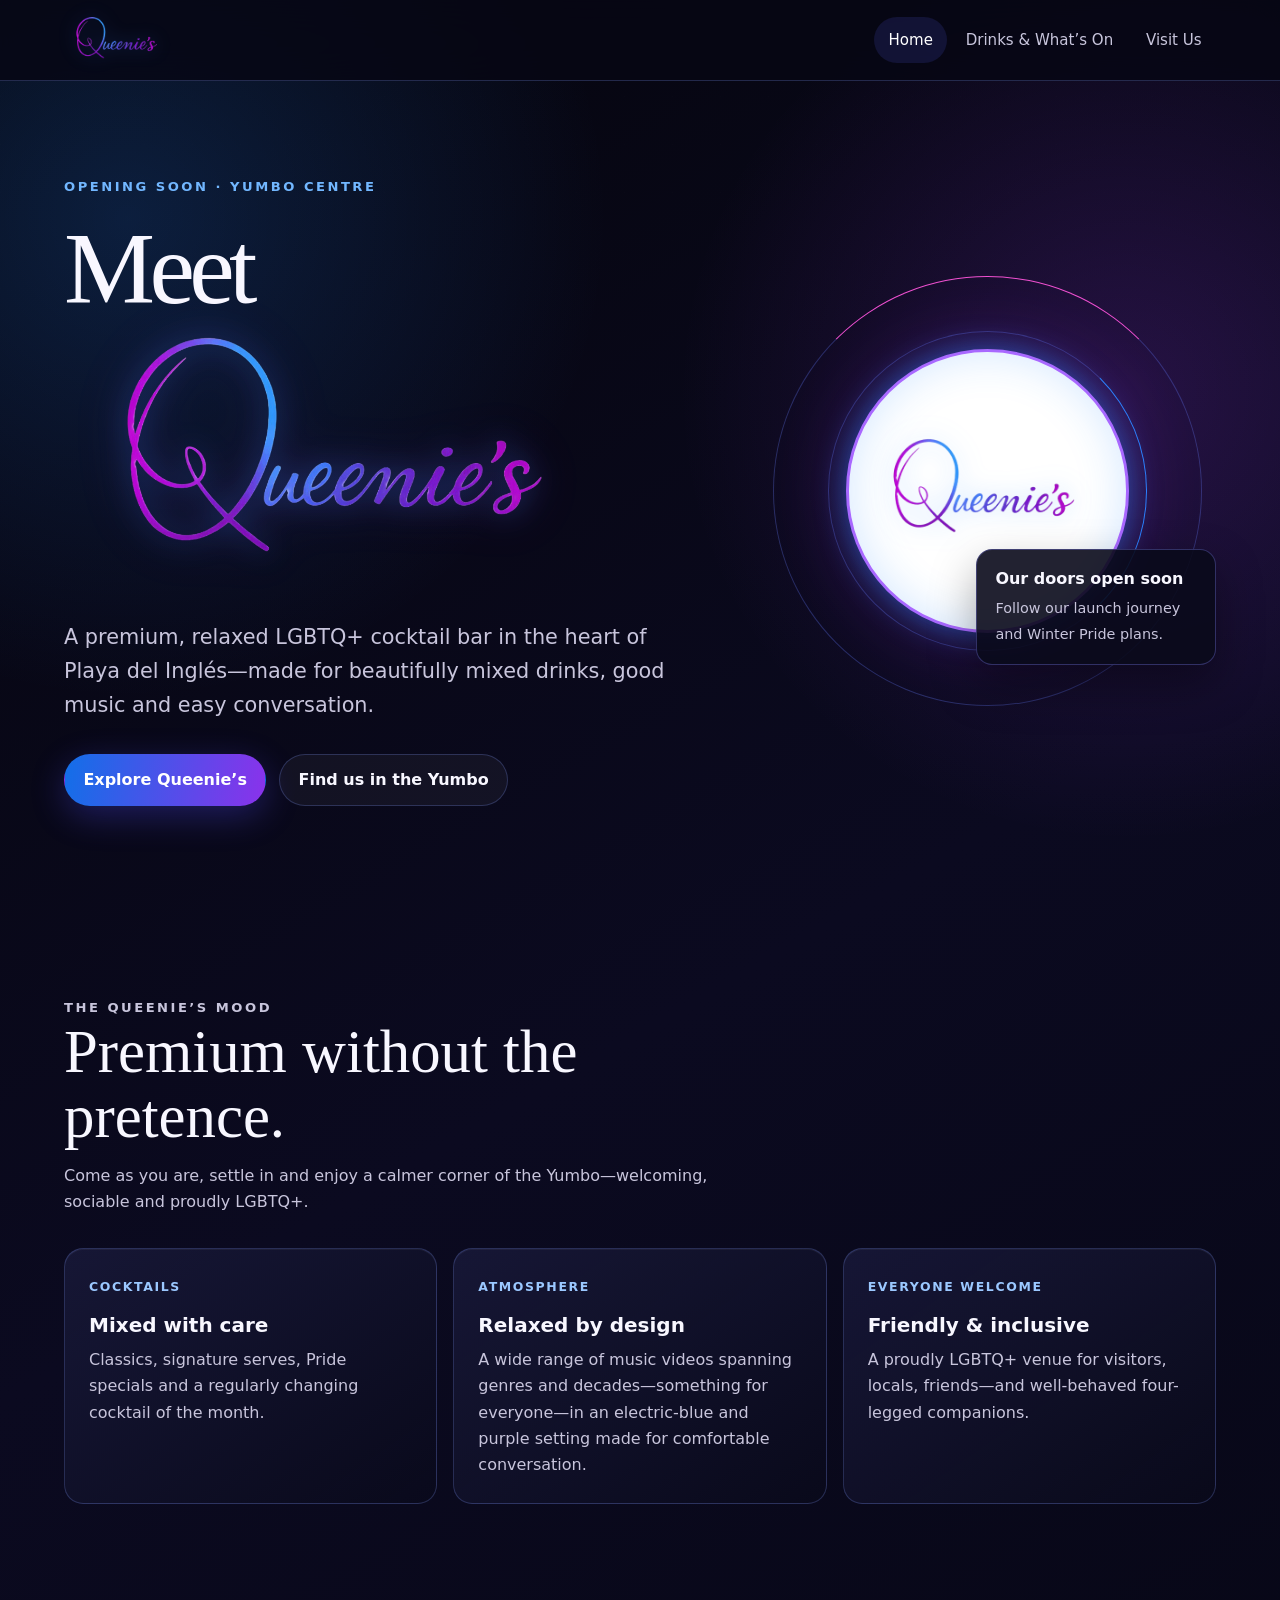
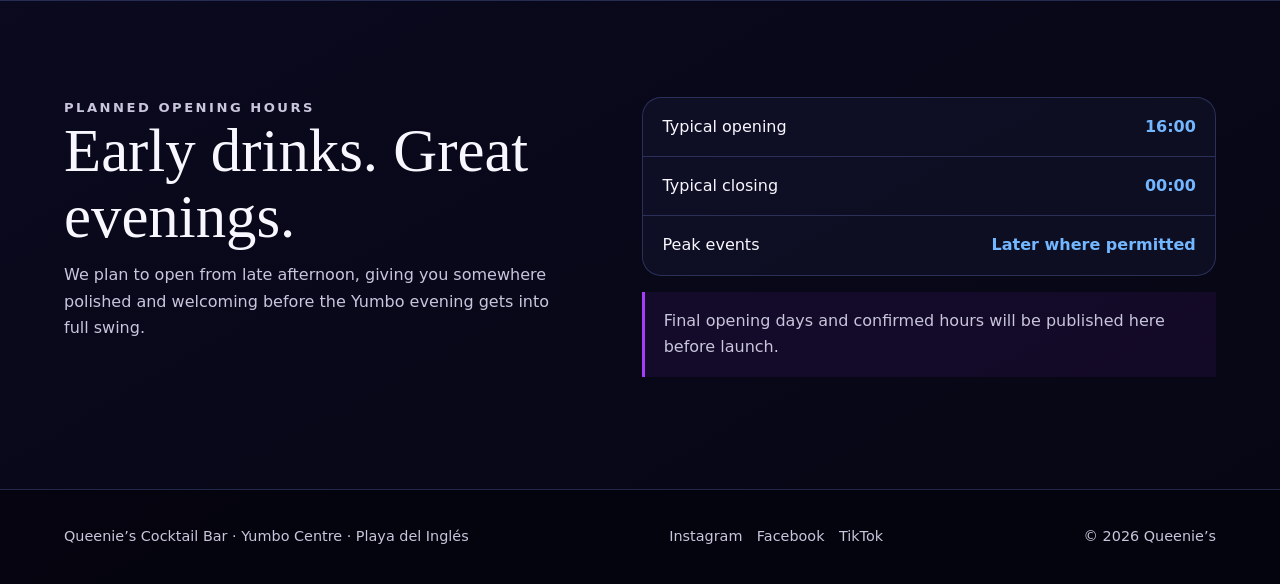
==== index.html @ 738b4a7c "Add Queenie’s social media links" ====
<!doctype html>
<html lang="en">
<head>
  <meta charset="utf-8">
  <meta name="viewport" content="width=device-width, initial-scale=1">
  <meta name="description" content="Queenie’s Cocktail Bar — premium cocktails and a relaxed, welcoming atmosphere in the Yumbo Centre, Playa del Inglés.">
  <title>Queenie’s Cocktail Bar | Yumbo Centre</title>
  <link rel="icon" type="image/jpeg" href="queenies-q.jpg">
  <link rel="stylesheet" href="styles.css">
</head>
<body>
  <a class="skip-link" href="#main">Skip to content</a>
  <header class="site-header">
    <div class="nav-wrap">
      <a class="brand" href="index.html" aria-label="Queenie’s home"><img class="brand-logo" src="queenies-logo.png" alt="Queenie’s"></a>
      <button class="menu-button" type="button" aria-expanded="false" aria-controls="primary-nav" aria-label="Open navigation">Menu</button>
      <nav class="nav-links" id="primary-nav" aria-label="Primary navigation">
        <a href="index.html" aria-current="page">Home</a>
        <a href="drinks.html">Drinks &amp; What’s On</a>
        <a href="visit.html">Visit Us</a>
      </nav>
    </div>
  </header>

  <main id="main">
    <section class="shell hero">
      <div>
        <p class="eyebrow">Opening soon · Yumbo Centre</p>
        <h1><span class="hero-lead">Meet</span><img class="hero-logo" src="queenies-logo.png" alt="Queenie’s"></h1>
        <p class="hero-copy">A premium, relaxed LGBTQ+ cocktail bar in the heart of Playa del Inglés—made for beautifully mixed drinks, good music and easy conversation.</p>
        <div class="actions">
          <a class="button button-primary" href="drinks.html">Explore Queenie’s</a>
          <a class="button button-secondary" href="visit.html">Find us in the Yumbo</a>
        </div>
      </div>
      <div class="feature-orbit" aria-label="Queenie’s neon Q">
        <div class="q-display"><img class="q-logo" src="queenies-logo.png" alt="Queenie’s logo"></div>
        <div class="status-card"><strong>Our doors open soon</strong><span>Follow our launch journey and Winter Pride plans.</span></div>
      </div>
    </section>

    <section class="section">
      <div class="shell">
        <div class="section-heading"><p class="eyebrow">The Queenie’s mood</p><h2>Premium without the pretence.</h2><p>Come as you are, settle in and enjoy a calmer corner of the Yumbo—welcoming, sociable and proudly LGBTQ+.</p></div>
        <div class="cards">
          <article class="card"><span class="label">Cocktails</span><h3>Mixed with care</h3><p>Classics, signature serves, Pride specials and a regularly changing cocktail of the month.</p></article>
          <article class="card"><span class="label">Atmosphere</span><h3>Relaxed by design</h3><p>A wide range of music videos spanning genres and decades—something for everyone—in an electric-blue and purple setting made for comfortable conversation.</p></article>
          <article class="card"><span class="label">Everyone welcome</span><h3>Friendly &amp; inclusive</h3><p>A proudly LGBTQ+ venue for visitors, locals, friends—and well-behaved four-legged companions.</p></article>
        </div>
      </div>
    </section>

    <section class="section">
      <div class="shell split">
        <div class="section-heading"><p class="eyebrow">Planned opening hours</p><h2>Early drinks. Great evenings.</h2><p>We plan to open from late afternoon, giving you somewhere polished and welcoming before the Yumbo evening gets into full swing.</p></div>
        <div>
          <div class="hours"><div class="hours-row"><span>Typical opening</span><span>16:00</span></div><div class="hours-row"><span>Typical closing</span><span>00:00</span></div><div class="hours-row"><span>Peak events</span><span>Later where permitted</span></div></div>
          <p class="note">Final opening days and confirmed hours will be published here before launch.</p>
        </div>
      </div>
    </section>
  </main>

  <footer class="site-footer"><div class="footer-wrap"><p>Queenie’s Cocktail Bar · Yumbo Centre · Playa del Inglés</p><nav class="footer-social" aria-label="Social media"><a href="https://www.instagram.com/queeniesyumbo/" target="_blank" rel="noopener noreferrer">Instagram</a><a href="https://www.facebook.com/QueeniesYumbo" target="_blank" rel="noopener noreferrer">Facebook</a><a href="https://www.tiktok.com/@queeniesyumbogc" target="_blank" rel="noopener noreferrer">TikTok</a></nav><p>© <span data-year></span> Queenie’s</p></div></footer>
  <script src="site.js"></script>
</body>
</html>
---- styles.css ----
:root {
  color-scheme: dark;
  --ink: #f8f7ff;
  --muted: #c8c5dc;
  --night: #070714;
  --panel: rgba(16, 16, 39, 0.84);
  --blue: #2588ff;
  --blue-soft: #72b7ff;
  --purple: #a73cff;
  --pink: #f151d2;
  --line: rgba(129, 153, 255, 0.24);
  --max: 72rem;
}

* { box-sizing: border-box; }

html { scroll-behavior: smooth; }

body {
  margin: 0;
  min-height: 100vh;
  color: var(--ink);
  background:
    radial-gradient(circle at 10% 10%, rgba(37, 136, 255, 0.19), transparent 30rem),
    radial-gradient(circle at 88% 18%, rgba(167, 60, 255, 0.18), transparent 28rem),
    linear-gradient(150deg, #05050d 0%, #0b0a20 48%, #060613 100%);
  font-family: Inter, ui-sans-serif, system-ui, -apple-system, BlinkMacSystemFont, "Segoe UI", sans-serif;
  font-size: 1rem;
  line-height: 1.65;
}

body::before {
  content: "";
  position: fixed;
  inset: 0;
  pointer-events: none;
  opacity: .35;
  background-image: linear-gradient(rgba(255,255,255,.025) 1px, transparent 1px), linear-gradient(90deg, rgba(255,255,255,.025) 1px, transparent 1px);
  background-size: 48px 48px;
  mask-image: linear-gradient(to bottom, black, transparent 78%);
}

a { color: inherit; }

.skip-link {
  position: absolute;
  left: -999px;
  top: 1rem;
  z-index: 20;
  padding: .75rem 1rem;
  border-radius: .5rem;
  color: #090915;
  background: radial-gradient(circle at 40% 30%, rgba(64, 130, 255, .3), rgba(17, 12, 43, .92) 60%);
}

.skip-link:focus { left: 1rem; }

.site-header {
  position: sticky;
  top: 0;
  z-index: 10;
  border-bottom: 1px solid var(--line);
  background: rgba(7, 7, 20, .82);
  backdrop-filter: blur(18px);
}

.nav-wrap {
  width: min(calc(100% - 2rem), var(--max));
  min-height: 5rem;
  margin: 0 auto;
  display: flex;
  align-items: center;
  justify-content: space-between;
  gap: 1.5rem;
}

.brand {
  display: inline-flex;
  align-items: center;
  text-decoration: none;
}

.brand-logo {
  display: block;
  width: 10.5rem;
  height: 3.4rem;
  object-fit: contain;
  object-position: left center;
  filter: drop-shadow(0 0 9px rgba(61, 142, 255, .35));
}

.nav-links { display: flex; align-items: center; gap: .25rem; }

.nav-links a {
  padding: .65rem .9rem;
  border-radius: 999px;
  color: var(--muted);
  font-size: .94rem;
  text-decoration: none;
}

.nav-links a:hover,
.nav-links a:focus-visible,
.nav-links a[aria-current="page"] {
  color: white;
  background: rgba(94, 103, 255, .14);
  outline: none;
}

.menu-button { display: none; }

main { position: relative; }

.shell { width: min(calc(100% - 2rem), var(--max)); margin: 0 auto; }

.hero {
  min-height: calc(100vh - 5rem);
  display: grid;
  grid-template-columns: 1.15fr .85fr;
  align-items: center;
  gap: clamp(2rem, 6vw, 6rem);
  padding: 5rem 0;
}

.eyebrow {
  margin: 0 0 1rem;
  color: var(--blue-soft);
  font-size: .82rem;
  font-weight: 800;
  letter-spacing: .19em;
  text-transform: uppercase;
}

h1, h2, h3 { margin-top: 0; line-height: 1.08; }

h1 {
  max-width: 12ch;
  margin-bottom: 1.4rem;
  font-family: Georgia, "Times New Roman", serif;
  font-size: clamp(3.2rem, 8vw, 7rem);
  font-weight: 500;
  letter-spacing: -.055em;
}

.hero-lead {
  display: block;
  margin-bottom: .15rem;
}

.hero-logo {
  display: block;
  width: min(100%, 35rem);
  height: auto;
  margin: -.6rem 0 .5rem;
  filter: drop-shadow(0 0 14px rgba(46, 139, 255, .35)) drop-shadow(0 0 24px rgba(174, 53, 255, .2));
}

.neon-word {
  display: block;
  color: #fff;
  font-style: italic;
  text-shadow: 0 0 10px #fff, 0 0 24px var(--blue), 0 0 48px var(--purple);
}

.hero-copy {
  max-width: 40rem;
  margin: 0 0 2rem;
  color: var(--muted);
  font-size: clamp(1.08rem, 2vw, 1.3rem);
}

.actions { display: flex; flex-wrap: wrap; gap: .8rem; }

.button {
  display: inline-flex;
  align-items: center;
  justify-content: center;
  min-height: 3rem;
  padding: .72rem 1.15rem;
  border: 1px solid transparent;
  border-radius: 999px;
  font-weight: 750;
  text-decoration: none;
  transition: transform .2s ease, box-shadow .2s ease, background .2s ease;
}

.button:hover { transform: translateY(-2px); }

.button-primary {
  color: white;
  background: linear-gradient(100deg, #126fe8, #8a32eb);
  box-shadow: 0 10px 34px rgba(82, 75, 255, .3);
}

.button-secondary { border-color: var(--line); background: rgba(255,255,255,.045); }

.feature-orbit {
  position: relative;
  aspect-ratio: 1;
  display: grid;
  place-items: center;
}

.feature-orbit::before,
.feature-orbit::after {
  content: "";
  position: absolute;
  border-radius: 50%;
  border: 1px solid rgba(105, 125, 255, .3);
}

.feature-orbit::before { inset: 3%; animation: spin 24s linear infinite; border-top-color: var(--pink); }
.feature-orbit::after { inset: 15%; animation: spin 18s linear infinite reverse; border-right-color: var(--blue); }

@keyframes spin { to { transform: rotate(360deg); } }

.q-display {
  position: relative;
  z-index: 1;
  width: 62%;
  aspect-ratio: 1;
  display: grid;
  place-items: center;
  border: 3px solid #a868ff;
  border-radius: 50%;
  overflow: hidden;
  background: white;
  box-shadow: 0 0 30px rgba(35, 136, 255, .5), 0 0 70px rgba(167, 60, 255, .28), inset 0 0 45px rgba(37,136,255,.2);
}

.q-logo {
  width: 88%;
  height: 88%;
  object-fit: contain;
  filter: drop-shadow(0 0 12px rgba(47, 142, 255, .35));
}

.status-card {
  position: absolute;
  z-index: 2;
  right: 0;
  bottom: 12%;
  max-width: 15rem;
  padding: 1rem 1.15rem;
  border: 1px solid rgba(132, 132, 255, .32);
  border-radius: 1rem;
  background: rgba(10, 10, 27, .9);
  box-shadow: 0 20px 45px rgba(0,0,0,.35);
}

.status-card strong { display: block; margin-bottom: .15rem; }
.status-card span { color: var(--muted); font-size: .9rem; }

.page-hero { padding: clamp(4rem, 9vw, 7rem) 0 2.5rem; }
.page-hero h1 { max-width: 13ch; font-size: clamp(3rem, 7vw, 6rem); }
.page-hero p { max-width: 42rem; color: var(--muted); font-size: 1.16rem; }

.section { padding: clamp(3.5rem, 8vw, 6rem) 0; }
.section + .section { border-top: 1px solid var(--line); }

.section-heading { max-width: 43rem; margin-bottom: 2rem; }
.section-heading h2 { margin-bottom: .8rem; font-family: Georgia, serif; font-size: clamp(2.1rem, 5vw, 3.8rem); font-weight: 500; }
.section-heading p { margin: 0; color: var(--muted); }

.cards { display: grid; grid-template-columns: repeat(3, 1fr); gap: 1rem; }

.card {
  min-height: 13rem;
  padding: 1.5rem;
  border: 1px solid var(--line);
  border-radius: 1.2rem;
  background: linear-gradient(145deg, rgba(25, 26, 59, .8), rgba(10, 10, 27, .72));
  box-shadow: inset 0 1px rgba(255,255,255,.05);
}

.card h3 { margin-bottom: .65rem; font-size: 1.25rem; }
.card p { margin: 0; color: var(--muted); }
.card .label { display: inline-block; margin-bottom: 1.1rem; color: #9bc8ff; font-size: .78rem; font-weight: 800; letter-spacing: .13em; text-transform: uppercase; }

.split { display: grid; grid-template-columns: .92fr 1.08fr; gap: clamp(2rem, 7vw, 6rem); align-items: start; }

.hours {
  overflow: hidden;
  border: 1px solid var(--line);
  border-radius: 1.2rem;
  background: var(--panel);
}

.hours-row { display: flex; justify-content: space-between; gap: 1rem; padding: 1rem 1.2rem; }
.hours-row + .hours-row { border-top: 1px solid var(--line); }
.hours-row span:last-child { color: var(--blue-soft); font-weight: 700; text-align: right; }

.note { padding: 1rem 1.15rem; border-left: 3px solid var(--purple); color: var(--muted); background: rgba(167,60,255,.08); }

.event-feature {
  padding: clamp(1.5rem, 4vw, 2.5rem);
  border: 1px solid rgba(178, 85, 255, .4);
  border-radius: 1.5rem;
  background:
    radial-gradient(circle at 90% 10%, rgba(241,81,210,.2), transparent 18rem),
    linear-gradient(130deg, rgba(21,37,88,.9), rgba(46,15,70,.86));
}

.event-feature h2 { margin-bottom: .7rem; font-family: Georgia, serif; font-size: clamp(2rem, 5vw, 4rem); font-weight: 500; }
.event-feature p { max-width: 44rem; color: #dedbf0; }

.map-panel {
  min-height: 25rem;
  display: flex;
  flex-direction: column;
  justify-content: flex-end;
  padding: 1.5rem;
  border: 1px solid var(--line);
  border-radius: 1.4rem;
  background:
    linear-gradient(rgba(7,7,20,.08), rgba(7,7,20,.88)),
    radial-gradient(circle at 65% 35%, rgba(36, 137, 255, .42), transparent 12rem),
    linear-gradient(125deg, #101a3f, #2a123e);
}

.map-pin { width: 4rem; height: 4rem; margin: auto; display: grid; place-items: center; border: 2px solid #c88cff; border-radius: 50% 50% 50% 0; transform: rotate(-45deg); box-shadow: 0 0 30px rgba(167,60,255,.55); }
.map-pin span { transform: rotate(45deg); font-family: Georgia, serif; font-size: 1.6rem; }

.contact-list { list-style: none; margin: 1.6rem 0 0; padding: 0; }
.contact-list li { padding: .85rem 0; border-bottom: 1px solid var(--line); }
.contact-list strong { display: block; margin-bottom: .2rem; }
.contact-list span, .contact-list a { color: var(--muted); }

.social-placeholder { display: flex; flex-wrap: wrap; gap: .65rem; margin-top: 1.3rem; }
.social-pill { padding: .58rem .85rem; border: 1px solid var(--line); border-radius: 999px; color: var(--muted); font-size: .9rem; text-decoration: none; transition: color .2s ease, border-color .2s ease, background .2s ease; }
.social-pill:hover, .social-pill:focus-visible { color: #fff; border-color: var(--purple); background: rgba(187, 0, 255, .12); }

.site-footer { border-top: 1px solid var(--line); background: rgba(4,4,12,.7); }
.footer-wrap { width: min(calc(100% - 2rem), var(--max)); margin: 0 auto; padding: 2.2rem 0; display: flex; justify-content: space-between; gap: 1.5rem; color: var(--muted); font-size: .9rem; }
.footer-wrap p { margin: 0; }
.footer-social { display: flex; flex-wrap: wrap; justify-content: center; gap: .9rem; }
.footer-social a { color: var(--muted); text-decoration: none; }
.footer-social a:hover, .footer-social a:focus-visible { color: #fff; }

@media (max-width: 760px) {
  .nav-wrap { min-height: 4.5rem; }
  .menu-button { display: inline-flex; width: 2.8rem; height: 2.8rem; align-items: center; justify-content: center; border: 1px solid var(--line); border-radius: 50%; color: white; background: transparent; font: inherit; }
  .nav-links { position: absolute; top: calc(100% + 1px); left: 0; right: 0; display: none; padding: .75rem 1rem 1rem; flex-direction: column; align-items: stretch; background: rgba(7,7,20,.97); border-bottom: 1px solid var(--line); }
  .nav-links.open { display: flex; }
  .nav-links a { text-align: center; }
  .brand-logo { width: 8.8rem; height: 3rem; }
  .hero { min-height: auto; grid-template-columns: 1fr; padding: 4rem 0; }
  .hero-copy { font-size: 1.05rem; }
  .feature-orbit { width: min(100%, 26rem); margin: 0 auto; }
  .cards, .split { grid-template-columns: 1fr; }
  .card { min-height: auto; }
  .page-hero { padding-top: 3.5rem; }
  .footer-wrap { flex-direction: column; }
}

@media (prefers-reduced-motion: reduce) {
  *, *::before, *::after { scroll-behavior: auto !important; animation-duration: .01ms !important; animation-iteration-count: 1 !important; }
}
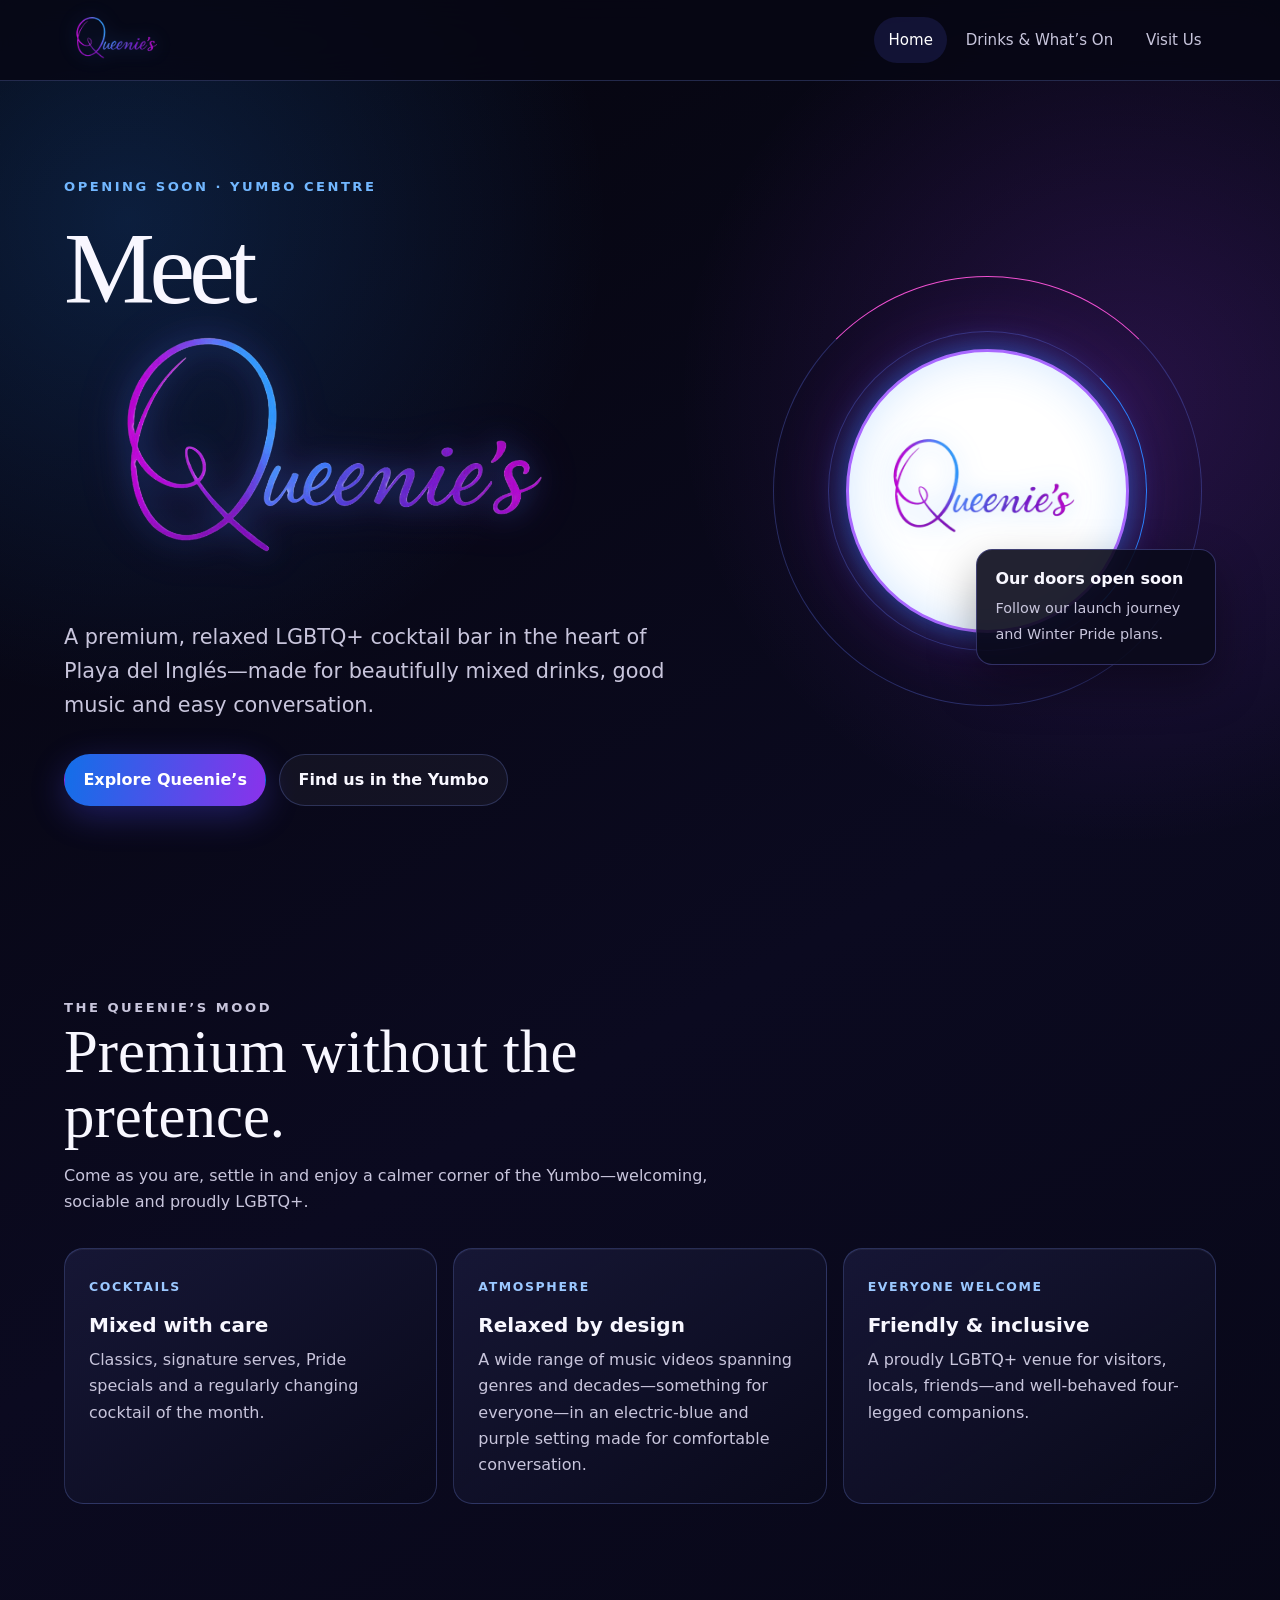
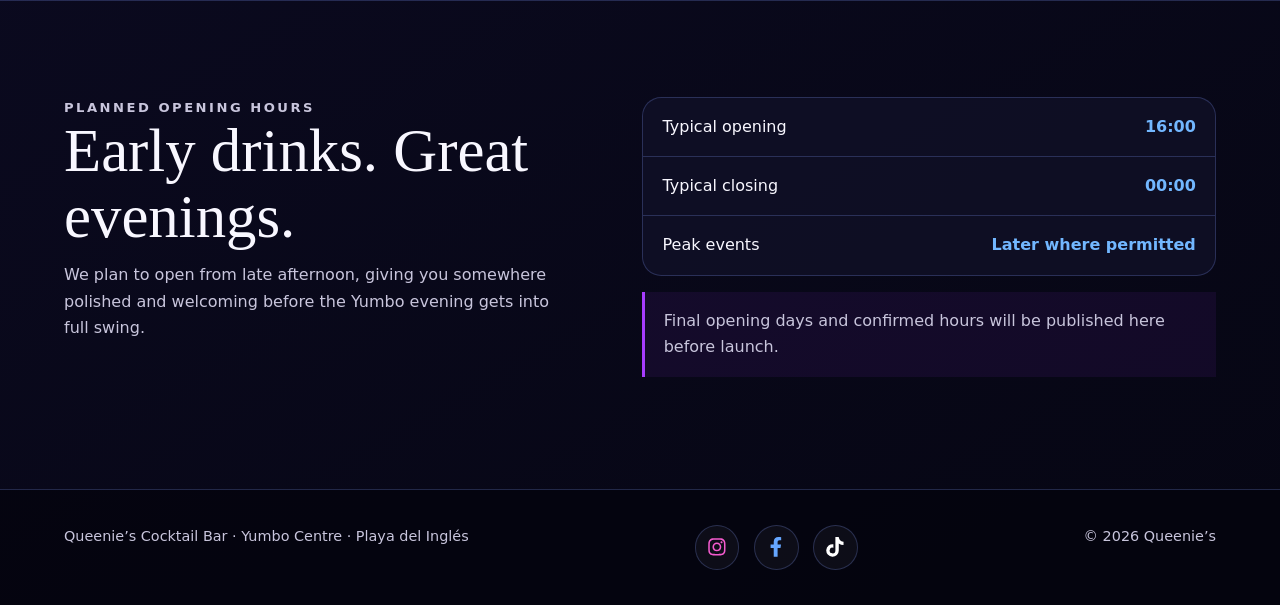
==== commit dab52c8d: "Replace social links with logo icons" ====
--- a/index.html
+++ b/index.html
@@ -61,7 +61,7 @@
     </section>
   </main>
 
-  <footer class="site-footer"><div class="footer-wrap"><p>Queenie’s Cocktail Bar · Yumbo Centre · Playa del Inglés</p><nav class="footer-social" aria-label="Social media"><a href="https://www.instagram.com/queeniesyumbo/" target="_blank" rel="noopener noreferrer">Instagram</a><a href="https://www.facebook.com/QueeniesYumbo" target="_blank" rel="noopener noreferrer">Facebook</a><a href="https://www.tiktok.com/@queeniesyumbogc" target="_blank" rel="noopener noreferrer">TikTok</a></nav><p>© <span data-year></span> Queenie’s</p></div></footer>
+  <footer class="site-footer"><div class="footer-wrap"><p>Queenie’s Cocktail Bar · Yumbo Centre · Playa del Inglés</p><nav class="footer-social" aria-label="Social media"><a class="social-icon-link instagram" href="https://www.instagram.com/queeniesyumbo/" target="_blank" rel="noopener noreferrer" aria-label="Queenie’s on Instagram"><svg viewBox="0 0 448 512" aria-hidden="true"><path d="M224.1 141c-63.6 0-114.9 51.3-114.9 114.9s51.3 114.9 114.9 114.9S339 319.5 339 255.9 287.7 141 224.1 141zm0 189.6c-41.1 0-74.7-33.5-74.7-74.7s33.5-74.7 74.7-74.7 74.7 33.5 74.7 74.7-33.6 74.7-74.7 74.7zm146.4-194.3c0 14.9-12 26.8-26.8 26.8-14.9 0-26.8-12-26.8-26.8s12-26.8 26.8-26.8 26.8 12 26.8 26.8zm76.1 27.2c-1.7-35.9-9.9-67.7-36.2-93.9-26.2-26.2-58-34.4-93.9-36.2-37-2.1-147.9-2.1-184.9 0-35.8 1.7-67.6 9.9-93.9 36.1s-34.4 58-36.2 93.9c-2.1 37-2.1 147.9 0 184.9 1.7 35.9 9.9 67.7 36.2 93.9s58 34.4 93.9 36.2c37 2.1 147.9 2.1 184.9 0 35.9-1.7 67.7-9.9 93.9-36.2 26.2-26.2 34.4-58 36.2-93.9 2.1-37 2.1-147.8 0-184.8zM398.8 388c-7.8 19.6-22.9 34.7-42.6 42.6-29.5 11.7-99.5 9-132.1 9s-102.7 2.6-132.1-9c-19.6-7.8-34.7-22.9-42.6-42.6-11.7-29.5-9-99.5-9-132.1s-2.6-102.7 9-132.1c7.8-19.6 22.9-34.7 42.6-42.6 29.5-11.7 99.5-9 132.1-9s102.7-2.6 132.1 9c19.6 7.8 34.7 22.9 42.6 42.6 11.7 29.5 9 99.5 9 132.1s2.7 102.7-9 132.1z"/></svg></a><a class="social-icon-link facebook" href="https://www.facebook.com/QueeniesYumbo" target="_blank" rel="noopener noreferrer" aria-label="Queenie’s on Facebook"><svg viewBox="0 0 320 512" aria-hidden="true"><path d="M279.14 288l14.22-92.66h-88.91v-60.13c0-25.35 12.42-50.06 52.24-50.06h40.42V6.26S260.43 0 225.36 0c-73.22 0-121.08 44.38-121.08 124.72v70.62H22.89V288h81.39v224h100.17V288z"/></svg></a><a class="social-icon-link tiktok" href="https://www.tiktok.com/@queeniesyumbogc" target="_blank" rel="noopener noreferrer" aria-label="Queenie’s on TikTok"><svg viewBox="0 0 448 512" aria-hidden="true"><path d="M448 209.91a210.06 210.06 0 0 1-122.77-39.25v178.72A162.55 162.55 0 1 1 185 188.31v89.89a74.62 74.62 0 1 0 52.23 71.18V0h88a121.18 121.18 0 0 0 1.86 22.17A122.18 122.18 0 0 0 381 102.39a121.43 121.43 0 0 0 67 20.14Z"/></svg></a></nav><p>© <span data-year></span> Queenie’s</p></div></footer>
   <script src="site.js"></script>
 </body>
 </html>
--- a/styles.css
+++ b/styles.css
@@ -336,6 +336,13 @@
 .footer-social { display: flex; flex-wrap: wrap; justify-content: center; gap: .9rem; }
 .footer-social a { color: var(--muted); text-decoration: none; }
 .footer-social a:hover, .footer-social a:focus-visible { color: #fff; }
+.social-icon-link { width: 2.8rem; height: 2.8rem; display: inline-flex; align-items: center; justify-content: center; padding: .72rem; border: 1px solid var(--line); border-radius: 50%; color: #fff; background: rgba(255,255,255,.04); transition: transform .2s ease, border-color .2s ease, box-shadow .2s ease; }
+.social-icon-link svg { width: 100%; height: 100%; display: block; fill: currentColor; }
+.social-icon-link.instagram { color: #f45bce; }
+.social-icon-link.facebook { color: #65a6ff; }
+.social-icon-link.tiktok { color: #fff; text-shadow: 1px 1px #ff2d95, -1px -1px #25f4ee; }
+.social-icon-link:hover, .social-icon-link:focus-visible { transform: translateY(-2px); border-color: currentColor; box-shadow: 0 0 20px color-mix(in srgb, currentColor 35%, transparent); }
+.social-placeholder .social-icon-link { padding: .78rem; color: #fff; }
 
 @media (max-width: 760px) {
   .nav-wrap { min-height: 4.5rem; }
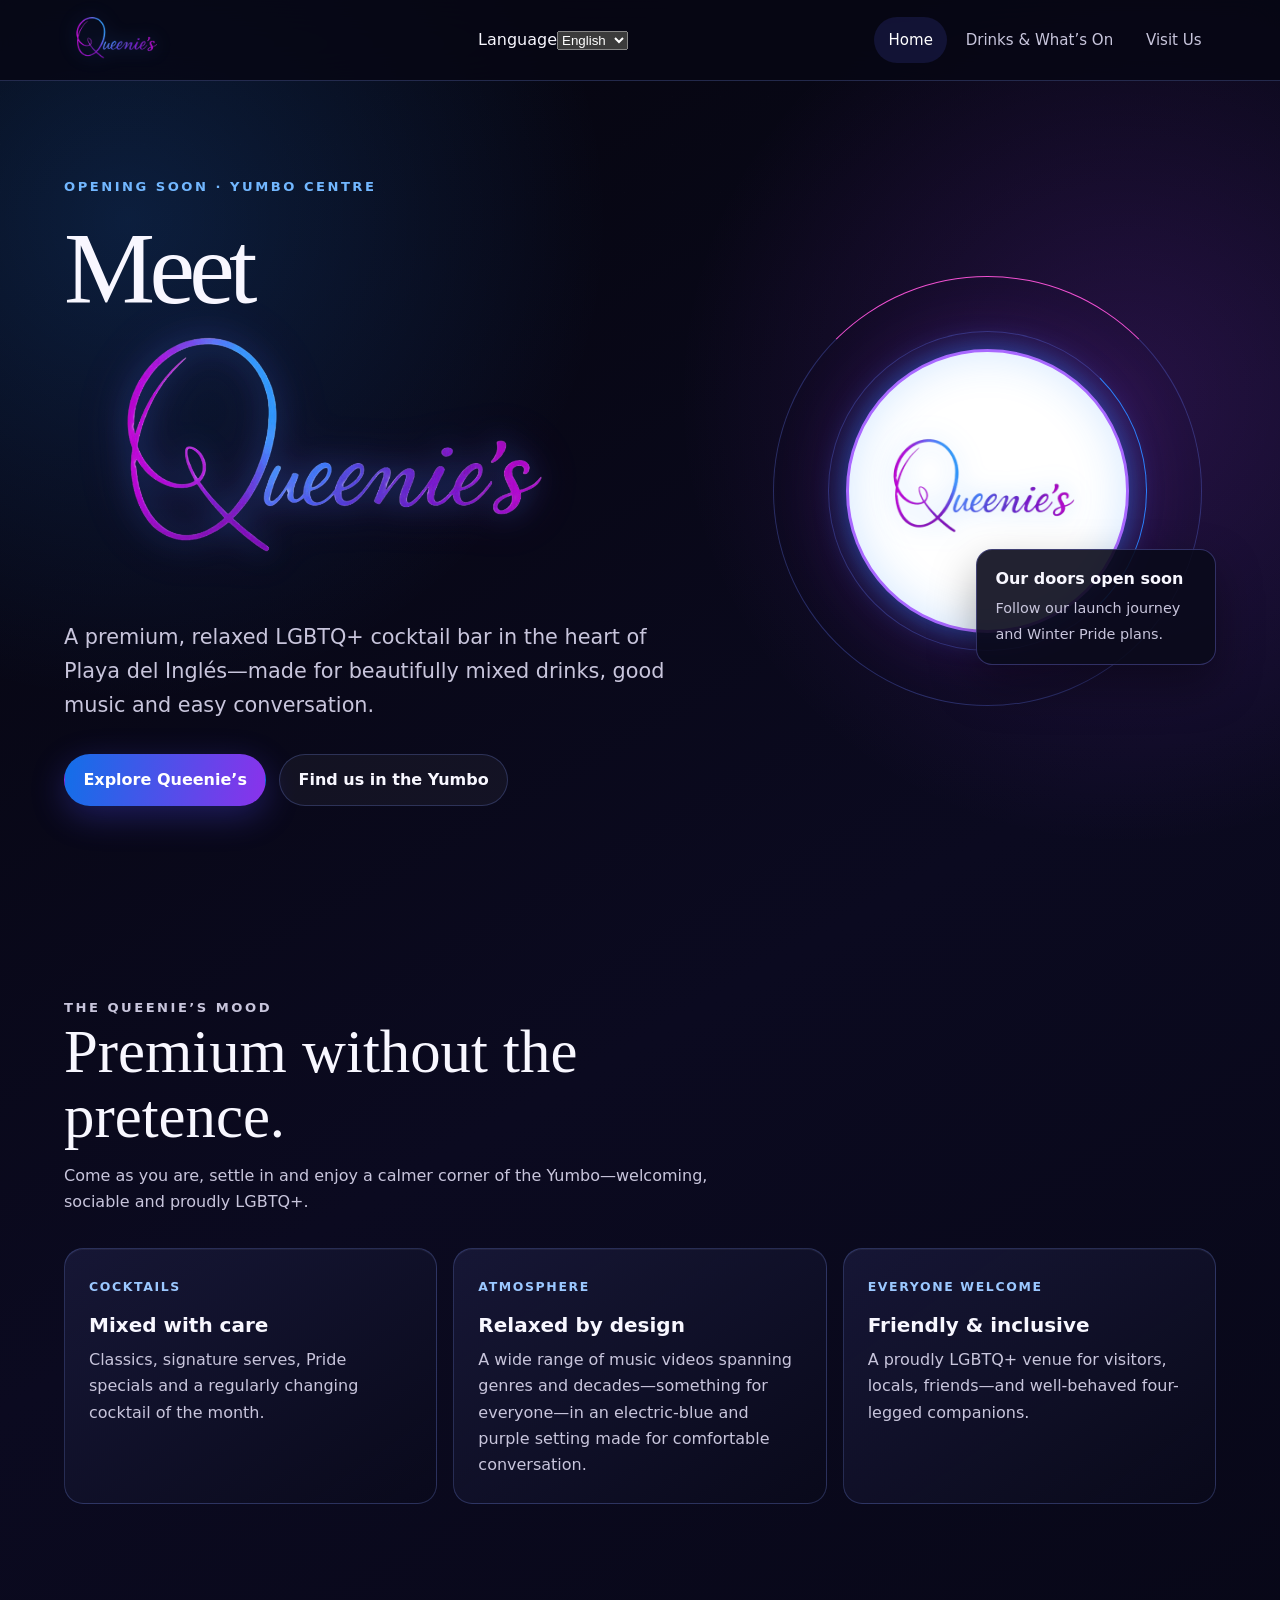
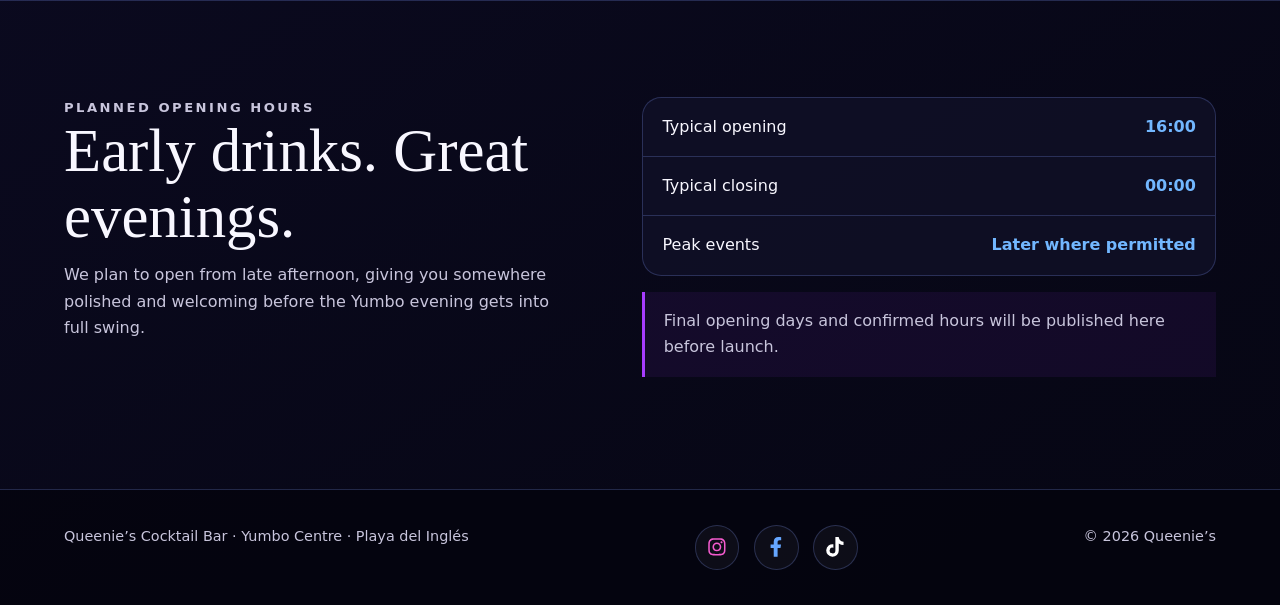
==== commit de4f5d40: "Add English, Spanish and German selector" ====
--- a/index.html
+++ b/index.html
@@ -13,7 +13,7 @@
   <header class="site-header">
     <div class="nav-wrap">
       <a class="brand" href="index.html" aria-label="Queenie’s home"><img class="brand-logo" src="queenies-logo.png" alt="Queenie’s"></a>
-      <button class="menu-button" type="button" aria-expanded="false" aria-controls="primary-nav" aria-label="Open navigation">Menu</button>
+      <div class="header-controls"><label class="language-picker"><span class="visually-hidden">Language</span><select data-language aria-label="Language"><option value="en">English</option><option value="es">Español</option><option value="de">Deutsch</option></select></label><button class="menu-button" type="button" aria-expanded="false" aria-controls="primary-nav" aria-label="Open navigation">Menu</button></div>
       <nav class="nav-links" id="primary-nav" aria-label="Primary navigation">
         <a href="index.html" aria-current="page">Home</a>
         <a href="drinks.html">Drinks &amp; What’s On</a>
--- a/styles.css
+++ b/styles.css
@@ -343,6 +343,7 @@
 .social-icon-link.tiktok { color: #fff; text-shadow: 1px 1px #ff2d95, -1px -1px #25f4ee; }
 .social-icon-link:hover, .social-icon-link:focus-visible { transform: translateY(-2px); border-color: currentColor; box-shadow: 0 0 20px color-mix(in srgb, currentColor 35%, transparent); }
 .social-placeholder .social-icon-link { padding: .78rem; color: #fff; }
+.coming-soon { display: inline-block; margin-left: .35rem; font-size: .58em; font-weight: 700; letter-spacing: .08em; text-transform: uppercase; color: var(--pink); vertical-align: middle; }
 
 @media (max-width: 760px) {
   .nav-wrap { min-height: 4.5rem; }
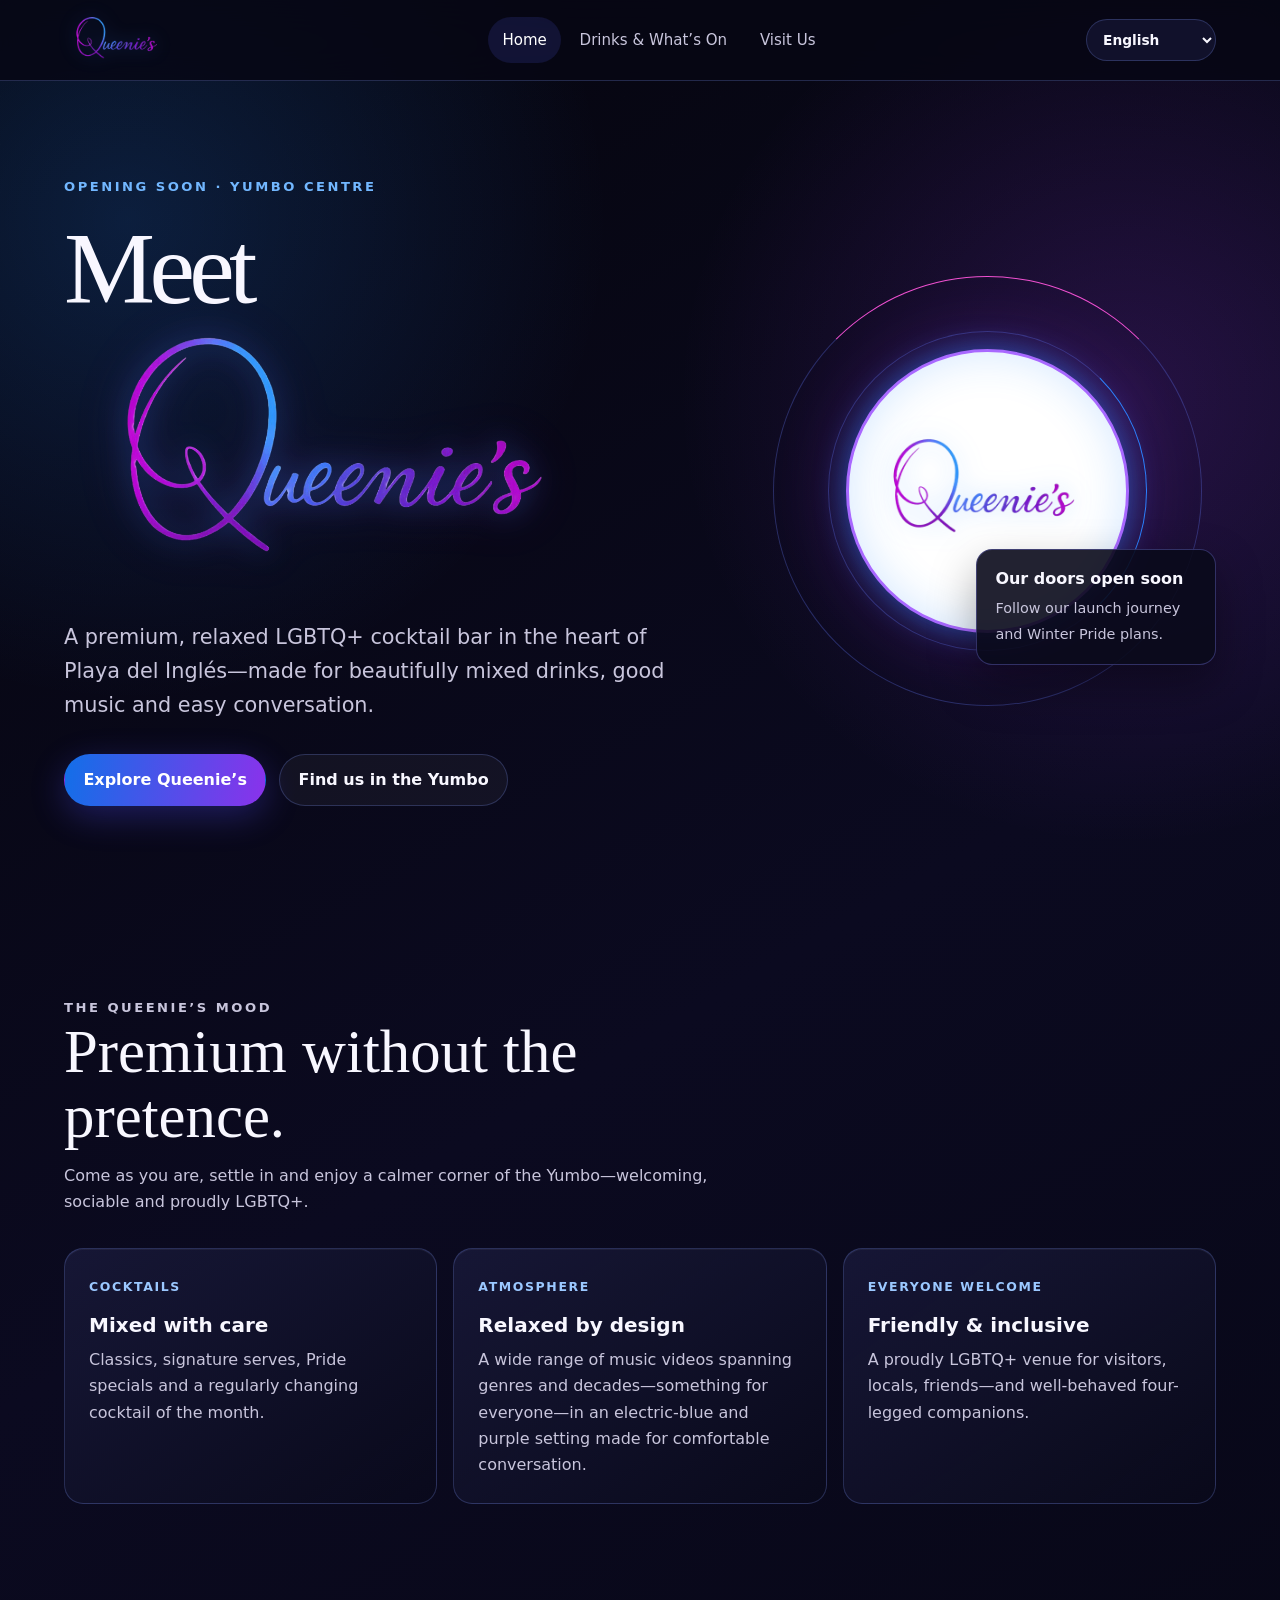
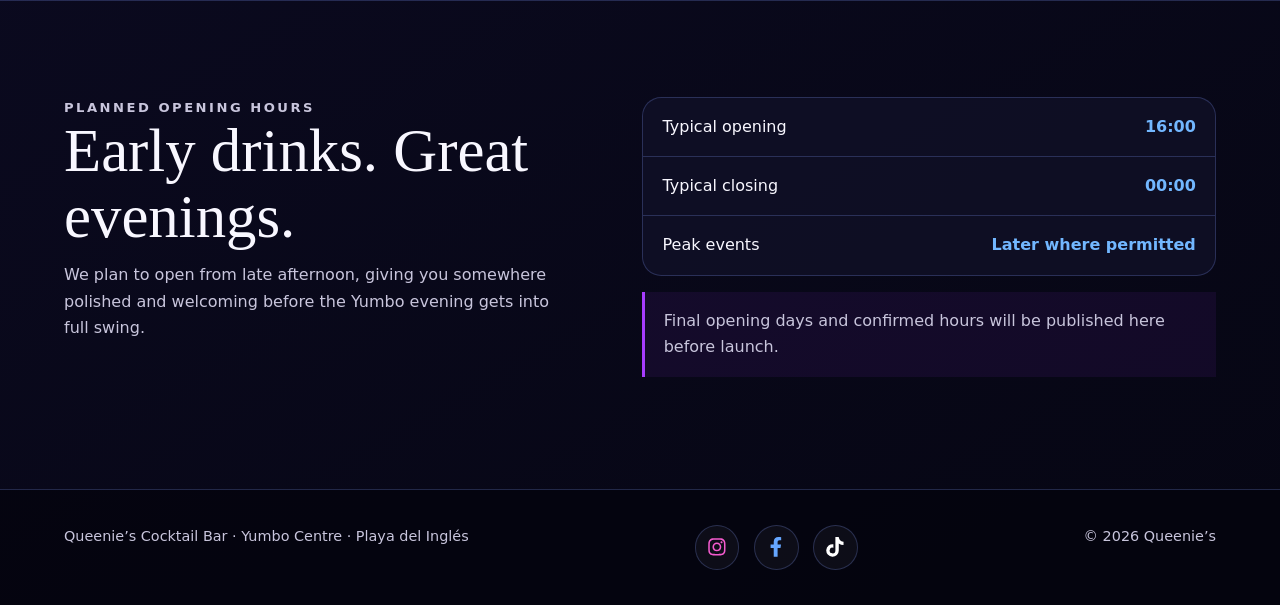
==== commit b059c471: "Refresh language files for returning visitors" ====
--- a/index.html
+++ b/index.html
@@ -6,7 +6,7 @@
   <meta name="description" content="Queenie’s Cocktail Bar — premium cocktails and a relaxed, welcoming atmosphere in the Yumbo Centre, Playa del Inglés.">
   <title>Queenie’s Cocktail Bar | Yumbo Centre</title>
   <link rel="icon" type="image/jpeg" href="queenies-q.jpg">
-  <link rel="stylesheet" href="styles.css">
+  <link rel="stylesheet" href="styles.css?v=20260918-2">
 </head>
 <body>
   <a class="skip-link" href="#main">Skip to content</a>
@@ -62,6 +62,6 @@
   </main>
 
   <footer class="site-footer"><div class="footer-wrap"><p>Queenie’s Cocktail Bar · Yumbo Centre · Playa del Inglés</p><nav class="footer-social" aria-label="Social media"><a class="social-icon-link instagram" href="https://www.instagram.com/queeniesyumbo/" target="_blank" rel="noopener noreferrer" aria-label="Queenie’s on Instagram"><svg viewBox="0 0 448 512" aria-hidden="true"><path d="M224.1 141c-63.6 0-114.9 51.3-114.9 114.9s51.3 114.9 114.9 114.9S339 319.5 339 255.9 287.7 141 224.1 141zm0 189.6c-41.1 0-74.7-33.5-74.7-74.7s33.5-74.7 74.7-74.7 74.7 33.5 74.7 74.7-33.6 74.7-74.7 74.7zm146.4-194.3c0 14.9-12 26.8-26.8 26.8-14.9 0-26.8-12-26.8-26.8s12-26.8 26.8-26.8 26.8 12 26.8 26.8zm76.1 27.2c-1.7-35.9-9.9-67.7-36.2-93.9-26.2-26.2-58-34.4-93.9-36.2-37-2.1-147.9-2.1-184.9 0-35.8 1.7-67.6 9.9-93.9 36.1s-34.4 58-36.2 93.9c-2.1 37-2.1 147.9 0 184.9 1.7 35.9 9.9 67.7 36.2 93.9s58 34.4 93.9 36.2c37 2.1 147.9 2.1 184.9 0 35.9-1.7 67.7-9.9 93.9-36.2 26.2-26.2 34.4-58 36.2-93.9 2.1-37 2.1-147.8 0-184.8zM398.8 388c-7.8 19.6-22.9 34.7-42.6 42.6-29.5 11.7-99.5 9-132.1 9s-102.7 2.6-132.1-9c-19.6-7.8-34.7-22.9-42.6-42.6-11.7-29.5-9-99.5-9-132.1s-2.6-102.7 9-132.1c7.8-19.6 22.9-34.7 42.6-42.6 29.5-11.7 99.5-9 132.1-9s102.7-2.6 132.1 9c19.6 7.8 34.7 22.9 42.6 42.6 11.7 29.5 9 99.5 9 132.1s2.7 102.7-9 132.1z"/></svg></a><a class="social-icon-link facebook" href="https://www.facebook.com/QueeniesYumbo" target="_blank" rel="noopener noreferrer" aria-label="Queenie’s on Facebook"><svg viewBox="0 0 320 512" aria-hidden="true"><path d="M279.14 288l14.22-92.66h-88.91v-60.13c0-25.35 12.42-50.06 52.24-50.06h40.42V6.26S260.43 0 225.36 0c-73.22 0-121.08 44.38-121.08 124.72v70.62H22.89V288h81.39v224h100.17V288z"/></svg></a><a class="social-icon-link tiktok" href="https://www.tiktok.com/@queeniesyumbogc" target="_blank" rel="noopener noreferrer" aria-label="Queenie’s on TikTok"><svg viewBox="0 0 448 512" aria-hidden="true"><path d="M448 209.91a210.06 210.06 0 0 1-122.77-39.25v178.72A162.55 162.55 0 1 1 185 188.31v89.89a74.62 74.62 0 1 0 52.23 71.18V0h88a121.18 121.18 0 0 0 1.86 22.17A122.18 122.18 0 0 0 381 102.39a121.43 121.43 0 0 0 67 20.14Z"/></svg></a></nav><p>© <span data-year></span> Queenie’s</p></div></footer>
-  <script src="site.js"></script>
+  <script src="site.js?v=20260918-2"></script>
 </body>
 </html>
--- a/styles.css
+++ b/styles.css
@@ -90,6 +90,36 @@
 }
 
 .nav-links { display: flex; align-items: center; gap: .25rem; }
+
+.header-controls { display: flex; align-items: center; gap: .65rem; order: 3; }
+
+.language-picker select {
+  min-height: 2.6rem;
+  padding: .5rem 2rem .5rem .75rem;
+  border: 1px solid var(--line);
+  border-radius: 999px;
+  color: var(--ink);
+  background: #11112b;
+  font: inherit;
+  font-size: .86rem;
+  font-weight: 700;
+  cursor: pointer;
+}
+
+.language-picker select:hover,
+.language-picker select:focus-visible { border-color: var(--blue-soft); outline: none; }
+
+.visually-hidden {
+  position: absolute;
+  width: 1px;
+  height: 1px;
+  padding: 0;
+  margin: -1px;
+  overflow: hidden;
+  clip: rect(0, 0, 0, 0);
+  white-space: nowrap;
+  border: 0;
+}
 
 .nav-links a {
   padding: .65rem .9rem;
@@ -348,6 +378,8 @@
 @media (max-width: 760px) {
   .nav-wrap { min-height: 4.5rem; }
   .menu-button { display: inline-flex; width: 2.8rem; height: 2.8rem; align-items: center; justify-content: center; border: 1px solid var(--line); border-radius: 50%; color: white; background: transparent; font: inherit; }
+  .header-controls { margin-left: auto; }
+  .language-picker select { width: 6.5rem; }
   .nav-links { position: absolute; top: calc(100% + 1px); left: 0; right: 0; display: none; padding: .75rem 1rem 1rem; flex-direction: column; align-items: stretch; background: rgba(7,7,20,.97); border-bottom: 1px solid var(--line); }
   .nav-links.open { display: flex; }
   .nav-links a { text-align: center; }
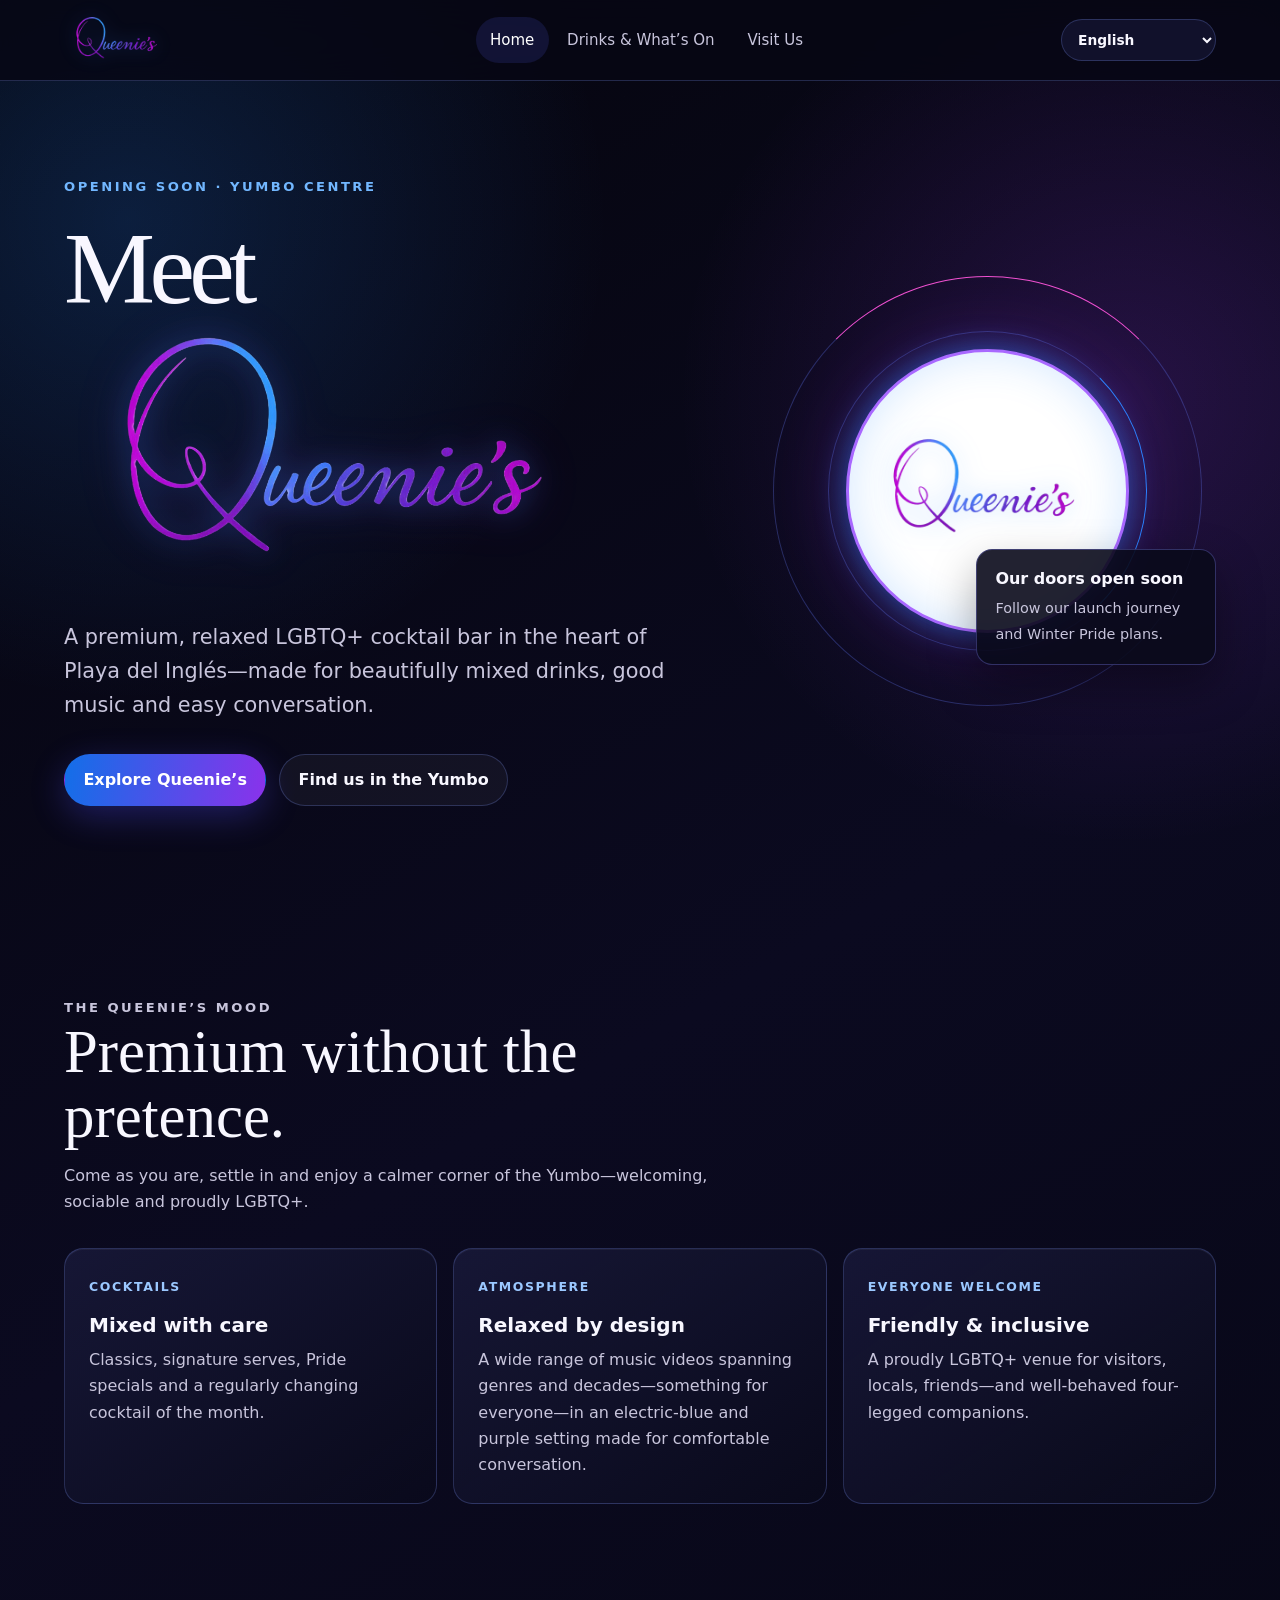
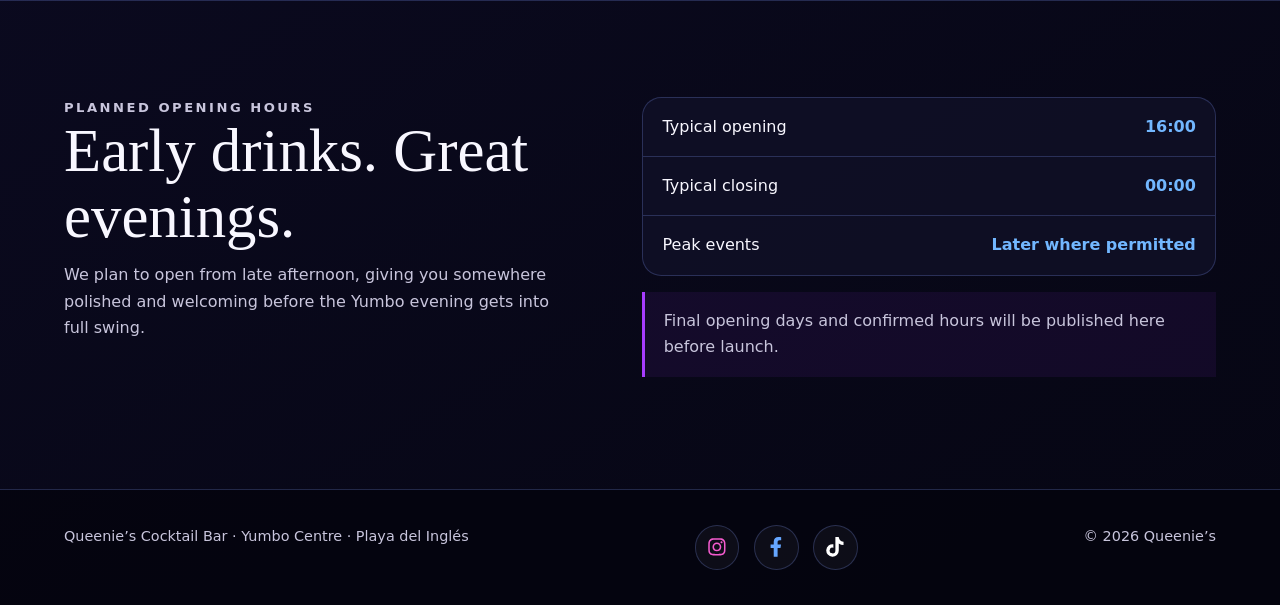
==== commit 998d5c83: "Add French and Dutch options to language picker" ====
--- a/index.html
+++ b/index.html
@@ -13,7 +13,7 @@
   <header class="site-header">
     <div class="nav-wrap">
       <a class="brand" href="index.html" aria-label="Queenie’s home"><img class="brand-logo" src="queenies-logo.png" alt="Queenie’s"></a>
-      <div class="header-controls"><label class="language-picker"><span class="visually-hidden">Language</span><select data-language aria-label="Language"><option value="en">English</option><option value="es">Español</option><option value="de">Deutsch</option></select></label><button class="menu-button" type="button" aria-expanded="false" aria-controls="primary-nav" aria-label="Open navigation">Menu</button></div>
+      <div class="header-controls"><label class="language-picker"><span class="visually-hidden">Language</span><select data-language aria-label="Language"><option value="en">English</option><option value="es">Español</option><option value="de">Deutsch</option><option value="fr">Français</option><option value="nl">Nederlands</option></select></label><button class="menu-button" type="button" aria-expanded="false" aria-controls="primary-nav" aria-label="Open navigation">Menu</button></div>
       <nav class="nav-links" id="primary-nav" aria-label="Primary navigation">
         <a href="index.html" aria-current="page">Home</a>
         <a href="drinks.html">Drinks &amp; What’s On</a>
@@ -61,7 +61,7 @@
     </section>
   </main>
 
-  <footer class="site-footer"><div class="footer-wrap"><p>Queenie’s Cocktail Bar · Yumbo Centre · Playa del Inglés</p><nav class="footer-social" aria-label="Social media"><a class="social-icon-link instagram" href="https://www.instagram.com/queeniesyumbo/" target="_blank" rel="noopener noreferrer" aria-label="Queenie’s on Instagram"><svg viewBox="0 0 448 512" aria-hidden="true"><path d="M224.1 141c-63.6 0-114.9 51.3-114.9 114.9s51.3 114.9 114.9 114.9S339 319.5 339 255.9 287.7 141 224.1 141zm0 189.6c-41.1 0-74.7-33.5-74.7-74.7s33.5-74.7 74.7-74.7 74.7 33.5 74.7 74.7-33.6 74.7-74.7 74.7zm146.4-194.3c0 14.9-12 26.8-26.8 26.8-14.9 0-26.8-12-26.8-26.8s12-26.8 26.8-26.8 26.8 12 26.8 26.8zm76.1 27.2c-1.7-35.9-9.9-67.7-36.2-93.9-26.2-26.2-58-34.4-93.9-36.2-37-2.1-147.9-2.1-184.9 0-35.8 1.7-67.6 9.9-93.9 36.1s-34.4 58-36.2 93.9c-2.1 37-2.1 147.9 0 184.9 1.7 35.9 9.9 67.7 36.2 93.9s58 34.4 93.9 36.2c37 2.1 147.9 2.1 184.9 0 35.9-1.7 67.7-9.9 93.9-36.2 26.2-26.2 34.4-58 36.2-93.9 2.1-37 2.1-147.8 0-184.8zM398.8 388c-7.8 19.6-22.9 34.7-42.6 42.6-29.5 11.7-99.5 9-132.1 9s-102.7 2.6-132.1-9c-19.6-7.8-34.7-22.9-42.6-42.6-11.7-29.5-9-99.5-9-132.1s-2.6-102.7 9-132.1c7.8-19.6 22.9-34.7 42.6-42.6 29.5-11.7 99.5-9 132.1-9s102.7-2.6 132.1 9c19.6 7.8 34.7 22.9 42.6 42.6 11.7 29.5 9 99.5 9 132.1s2.7 102.7-9 132.1z"/></svg></a><a class="social-icon-link facebook" href="https://www.facebook.com/QueeniesYumbo" target="_blank" rel="noopener noreferrer" aria-label="Queenie’s on Facebook"><svg viewBox="0 0 320 512" aria-hidden="true"><path d="M279.14 288l14.22-92.66h-88.91v-60.13c0-25.35 12.42-50.06 52.24-50.06h40.42V6.26S260.43 0 225.36 0c-73.22 0-121.08 44.38-121.08 124.72v70.62H22.89V288h81.39v224h100.17V288z"/></svg></a><a class="social-icon-link tiktok" href="https://www.tiktok.com/@queeniesyumbogc" target="_blank" rel="noopener noreferrer" aria-label="Queenie’s on TikTok"><svg viewBox="0 0 448 512" aria-hidden="true"><path d="M448 209.91a210.06 210.06 0 0 1-122.77-39.25v178.72A162.55 162.55 0 1 1 185 188.31v89.89a74.62 74.62 0 1 0 52.23 71.18V0h88a121.18 121.18 0 0 0 1.86 22.17A122.18 122.18 0 0 0 381 102.39a121.43 121.43 0 0 0 67 20.14Z"/></svg></a></nav><p>© <span data-year></span> Queenie’s</p></div></footer>
-  <script src="site.js?v=20260918-2"></script>
+  <footer class="site-footer"><div class="footer-wrap"><p>Queenie’s Cocktail Bar · Yumbo Centre · Playa del Inglés</p><nav class="footer-social" aria-label="Social media"><a class="social-icon-link instagram" href="https://www.instagram.com/queeniesyumbo/" target="_blank" rel="noopener noreferrer" aria-label="Queenie’s on Instagram"><svg viewBox="0 0 448 512" aria-hidden="true"><path d="M224.1 141c-63.6 0-114.9 51.3-114.9 114.9s51.3 114.9 114.9 114.9S339 319.5 339 255.9 287.7 141 224.1 141zm0 189.6c-41.1 0-74.7-33.5-74.7-74.7s33.5-74.7 74.7-74.7 74.7 33.5 74.7 74.7-33.6 74.7-74.7 74.7zm146.4-194.3c0 14.9-12 26.8-26.8 26.8-14.9 0-26.8-12-26.8-26.8s12-26.8 26.8-26.8 26.8 12 26.8 26.8zm76.1 27.2c-1.7-35.9-9.9-67.7-36.2-93.9-26.2-26.2-58-34.4-93.9-36.2-37-2.1-147.9-2.1-184.9 0-35.8 1.7-67.6 9.9-93.9 36.1s-34.4 58-36.2 93.9c-2.1 37-2.1 147.9 0 184.9 1.7 35.9 9.9 67.7 36.2 93.9s58 34.4 93.9 36.2c37 2.1 147.9 2.1 184.9 0 35.9-1.7 67.7-9.9 93.9-36.2 26.2-26.2 34.4-58 36.2-93.9 2.1-37 2.1-147.8 0-184.8zM398.8 388c-7.8 19.6-22.9 34.7-42.6 42.6-29.5 11.7-99.5 9-132.1 9s-102.7 2.6-132.1-9c-19.6-7.8-34.7-22.9-42.6-42.6-11.7-29.5-9-99.5-9-132.1s-2.6-102.7 9-132.1c7.8-19.6 22.9-34.7 42.6-42.6 29.5-11.7 99.5-9 132.1-9s102.7-2.6 132.1 9c19.6 7.8 34.7 22.9 42.6 42.6 11.7 29.5 9 99.5 9 132.1s2.7 102.7-9 132.1z"/></svg></a><a class="social-icon-link facebook" href="https://www.facebook.com/QueeniesYumbo" target="_blank" rel="noopener noreferrer" aria-label="Queenie’s on Facebook"><svg viewBox="0 0 320 512" aria-hidden="true"><path d="M279.14 288l14.22-92.66h-88.91v-60.13c0-25.35 12.42-50.06 52.24-50.06h40.42V6.26S260.43 0 225.36 0c-73.22 0-121.08 44.38-121.08 124.72v70.62H22.89V288h81.39v224h100.17V288z"/></svg></a><a class="social-icon-link tiktok" href="https://www.tiktok.com/@queeniesyumbo" target="_blank" rel="noopener noreferrer" aria-label="Queenie’s on TikTok"><svg viewBox="0 0 448 512" aria-hidden="true"><path d="M448 209.91a210.06 210.06 0 0 1-122.77-39.25v178.72A162.55 162.55 0 1 1 185 188.31v89.89a74.62 74.62 0 1 0 52.23 71.18V0h88a121.18 121.18 0 0 0 1.86 22.17A122.18 122.18 0 0 0 381 102.39a121.43 121.43 0 0 0 67 20.14Z"/></svg></a></nav><p>© <span data-year></span> Queenie’s</p></div></footer>
+  <script src="site.js?v=20261025-fr-nl"></script>
 </body>
 </html>
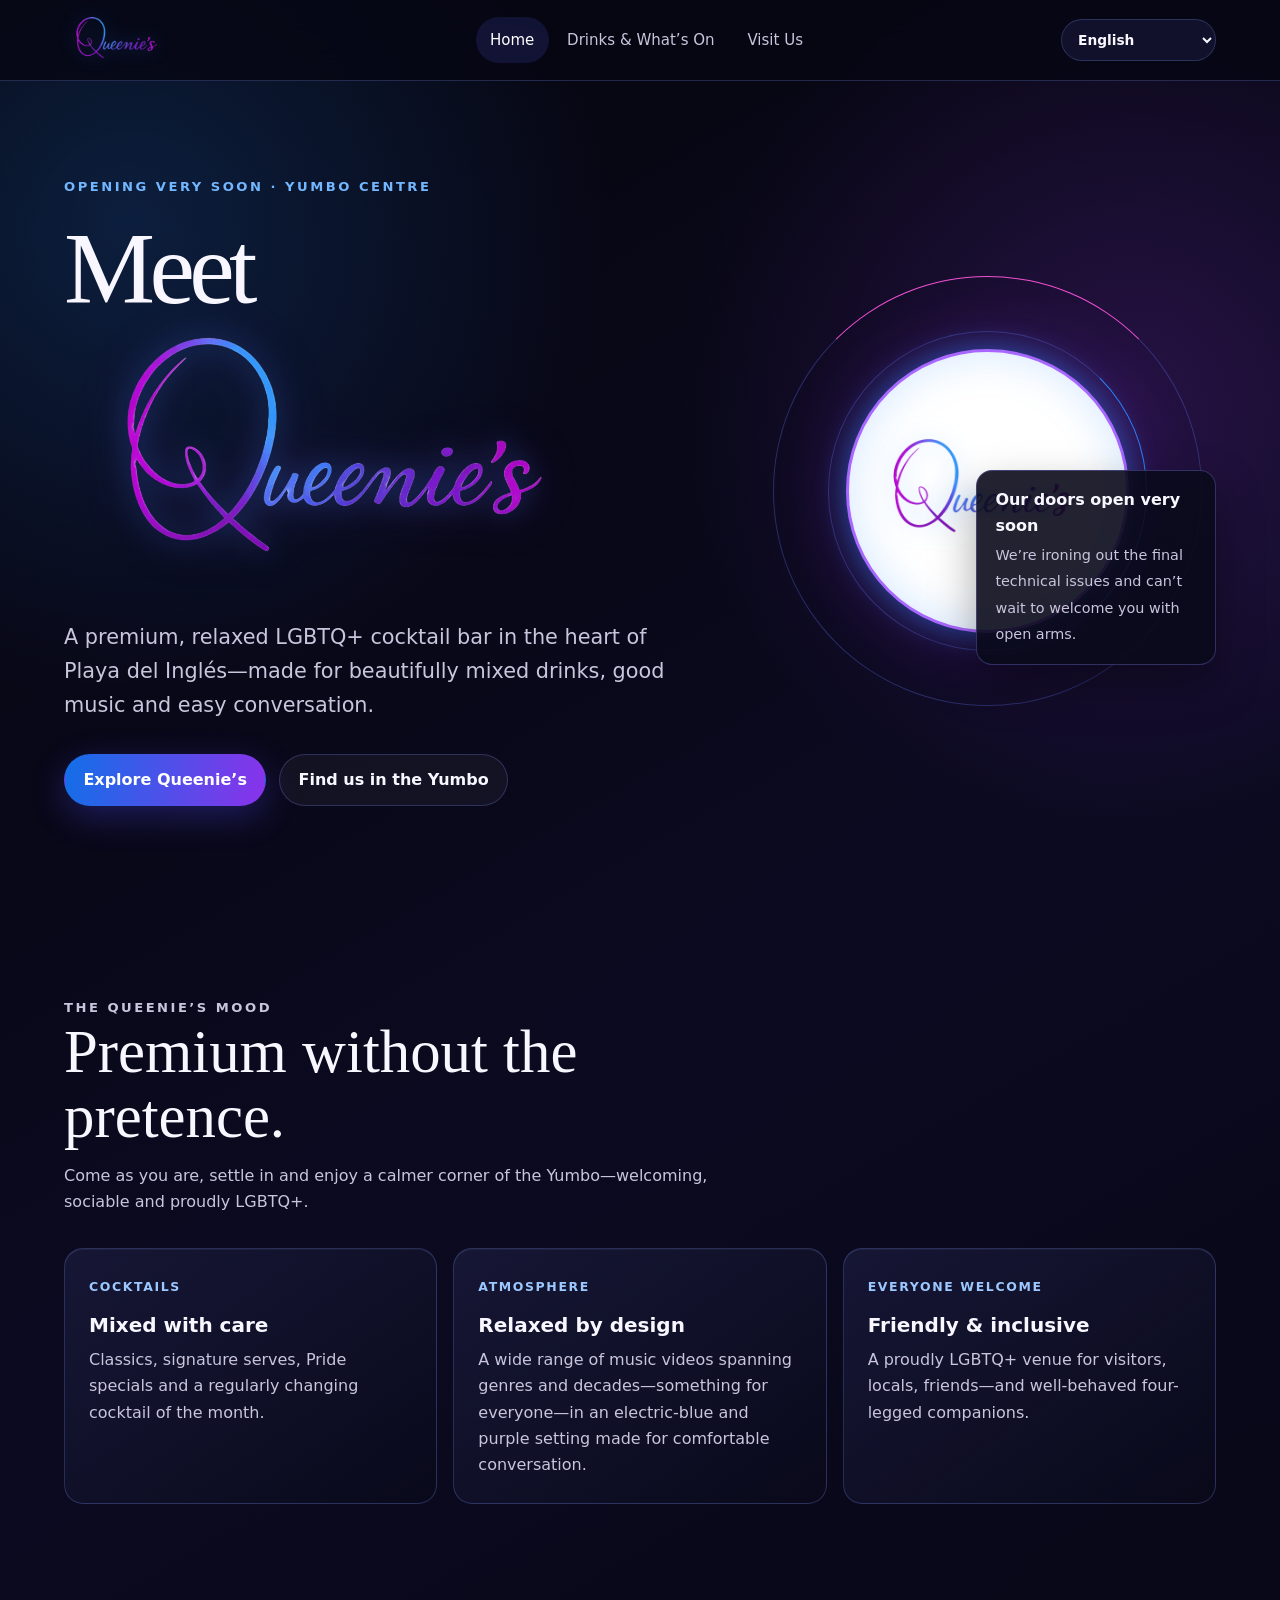
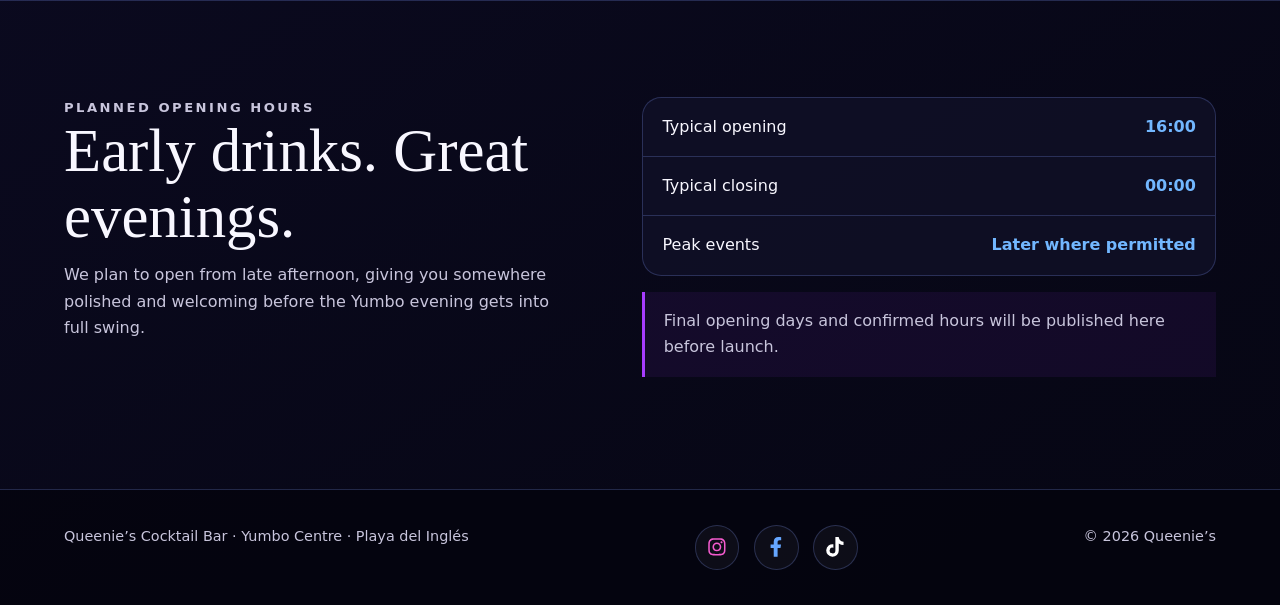
==== commit 5d667c5f: "Refresh opening announcement in index.html" ====
--- a/index.html
+++ b/index.html
@@ -25,7 +25,7 @@
   <main id="main">
     <section class="shell hero">
       <div>
-        <p class="eyebrow">Opening soon · Yumbo Centre</p>
+        <p class="eyebrow">Opening very soon · Yumbo Centre</p>
         <h1><span class="hero-lead">Meet</span><img class="hero-logo" src="queenies-logo.png" alt="Queenie’s"></h1>
         <p class="hero-copy">A premium, relaxed LGBTQ+ cocktail bar in the heart of Playa del Inglés—made for beautifully mixed drinks, good music and easy conversation.</p>
         <div class="actions">
@@ -35,7 +35,7 @@
       </div>
       <div class="feature-orbit" aria-label="Queenie’s neon Q">
         <div class="q-display"><img class="q-logo" src="queenies-logo.png" alt="Queenie’s logo"></div>
-        <div class="status-card"><strong>Our doors open soon</strong><span>Follow our launch journey and Winter Pride plans.</span></div>
+        <div class="status-card"><strong>Our doors open very soon</strong><span>We’re ironing out the final technical issues and can’t wait to welcome you with open arms.</span></div>
       </div>
     </section>
 
@@ -62,6 +62,6 @@
   </main>
 
   <footer class="site-footer"><div class="footer-wrap"><p>Queenie’s Cocktail Bar · Yumbo Centre · Playa del Inglés</p><nav class="footer-social" aria-label="Social media"><a class="social-icon-link instagram" href="https://www.instagram.com/queeniesyumbo/" target="_blank" rel="noopener noreferrer" aria-label="Queenie’s on Instagram"><svg viewBox="0 0 448 512" aria-hidden="true"><path d="M224.1 141c-63.6 0-114.9 51.3-114.9 114.9s51.3 114.9 114.9 114.9S339 319.5 339 255.9 287.7 141 224.1 141zm0 189.6c-41.1 0-74.7-33.5-74.7-74.7s33.5-74.7 74.7-74.7 74.7 33.5 74.7 74.7-33.6 74.7-74.7 74.7zm146.4-194.3c0 14.9-12 26.8-26.8 26.8-14.9 0-26.8-12-26.8-26.8s12-26.8 26.8-26.8 26.8 12 26.8 26.8zm76.1 27.2c-1.7-35.9-9.9-67.7-36.2-93.9-26.2-26.2-58-34.4-93.9-36.2-37-2.1-147.9-2.1-184.9 0-35.8 1.7-67.6 9.9-93.9 36.1s-34.4 58-36.2 93.9c-2.1 37-2.1 147.9 0 184.9 1.7 35.9 9.9 67.7 36.2 93.9s58 34.4 93.9 36.2c37 2.1 147.9 2.1 184.9 0 35.9-1.7 67.7-9.9 93.9-36.2 26.2-26.2 34.4-58 36.2-93.9 2.1-37 2.1-147.8 0-184.8zM398.8 388c-7.8 19.6-22.9 34.7-42.6 42.6-29.5 11.7-99.5 9-132.1 9s-102.7 2.6-132.1-9c-19.6-7.8-34.7-22.9-42.6-42.6-11.7-29.5-9-99.5-9-132.1s-2.6-102.7 9-132.1c7.8-19.6 22.9-34.7 42.6-42.6 29.5-11.7 99.5-9 132.1-9s102.7-2.6 132.1 9c19.6 7.8 34.7 22.9 42.6 42.6 11.7 29.5 9 99.5 9 132.1s2.7 102.7-9 132.1z"/></svg></a><a class="social-icon-link facebook" href="https://www.facebook.com/QueeniesYumbo" target="_blank" rel="noopener noreferrer" aria-label="Queenie’s on Facebook"><svg viewBox="0 0 320 512" aria-hidden="true"><path d="M279.14 288l14.22-92.66h-88.91v-60.13c0-25.35 12.42-50.06 52.24-50.06h40.42V6.26S260.43 0 225.36 0c-73.22 0-121.08 44.38-121.08 124.72v70.62H22.89V288h81.39v224h100.17V288z"/></svg></a><a class="social-icon-link tiktok" href="https://www.tiktok.com/@queeniesyumbo" target="_blank" rel="noopener noreferrer" aria-label="Queenie’s on TikTok"><svg viewBox="0 0 448 512" aria-hidden="true"><path d="M448 209.91a210.06 210.06 0 0 1-122.77-39.25v178.72A162.55 162.55 0 1 1 185 188.31v89.89a74.62 74.62 0 1 0 52.23 71.18V0h88a121.18 121.18 0 0 0 1.86 22.17A122.18 122.18 0 0 0 381 102.39a121.43 121.43 0 0 0 67 20.14Z"/></svg></a></nav><p>© <span data-year></span> Queenie’s</p></div></footer>
-  <script src="site.js?v=20261025-fr-nl"></script>
+  <script src="site.js?v=20261112-opening"></script>
 </body>
 </html>
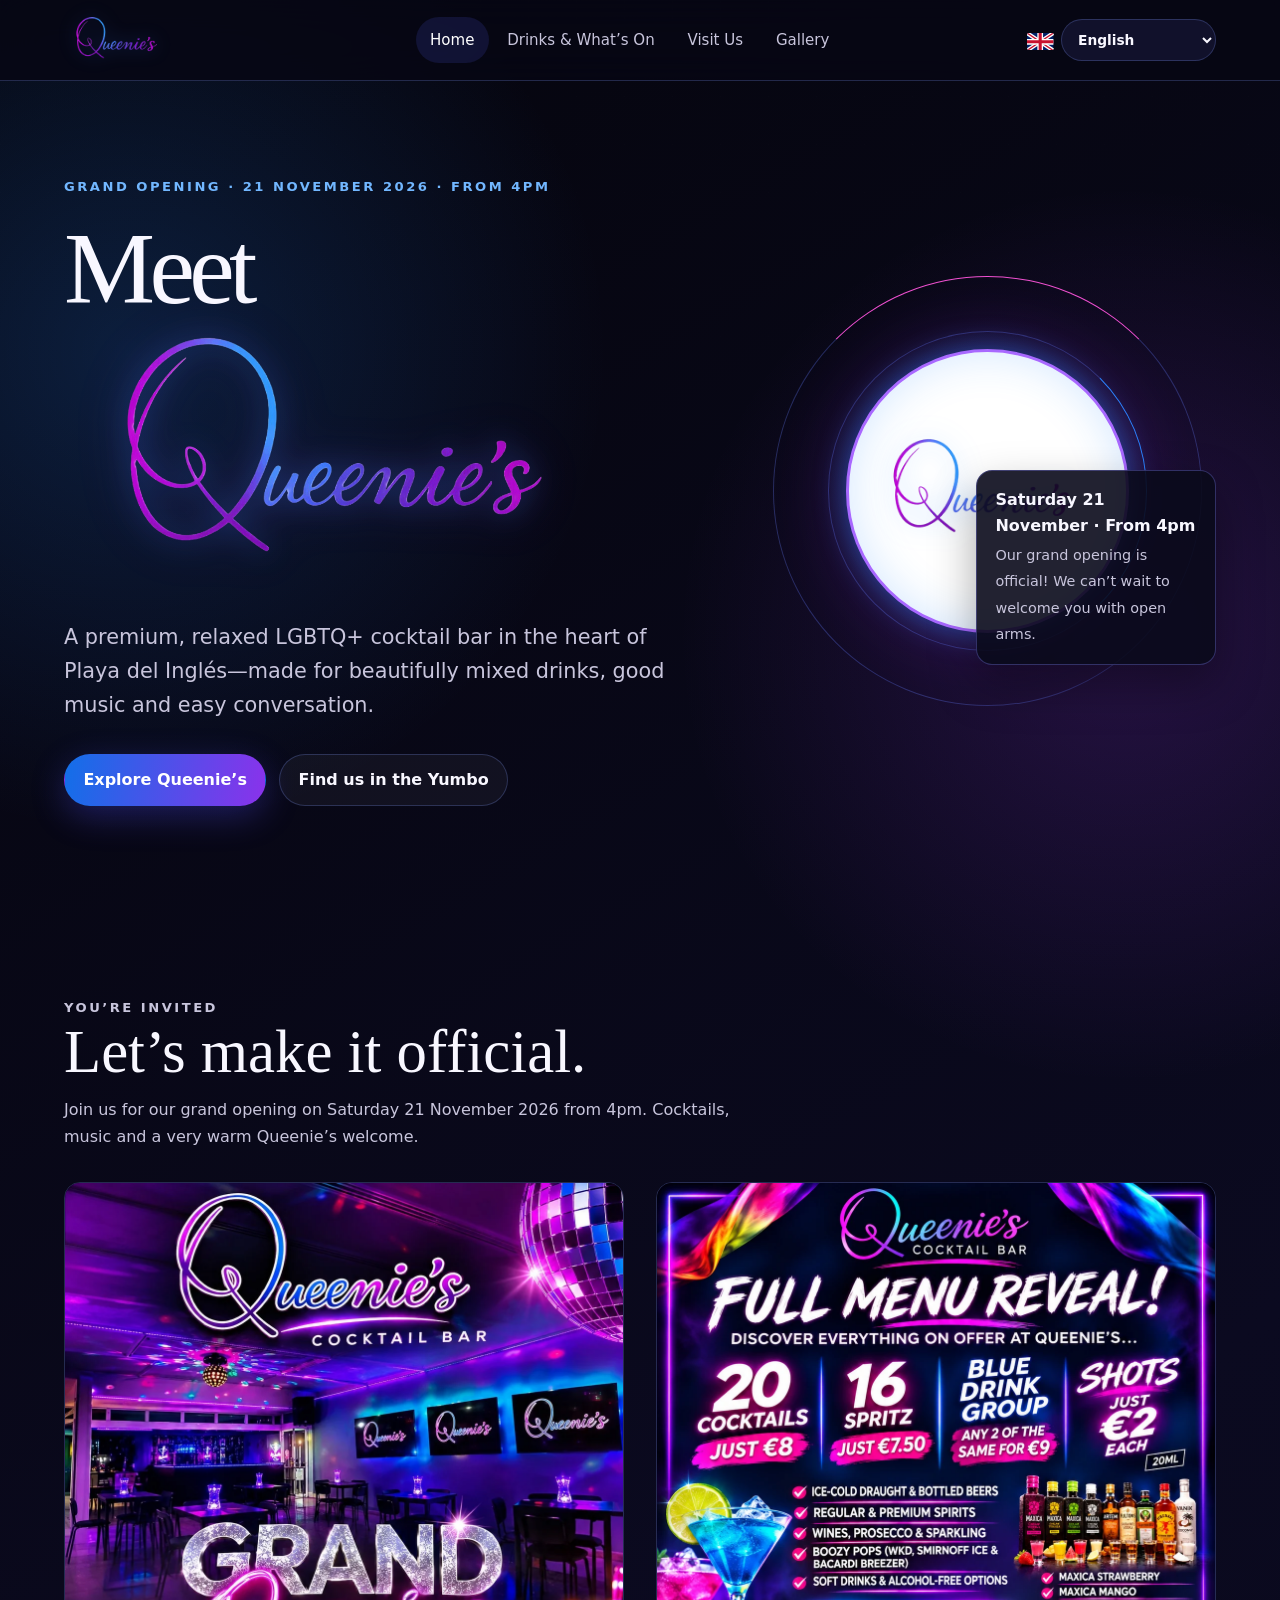
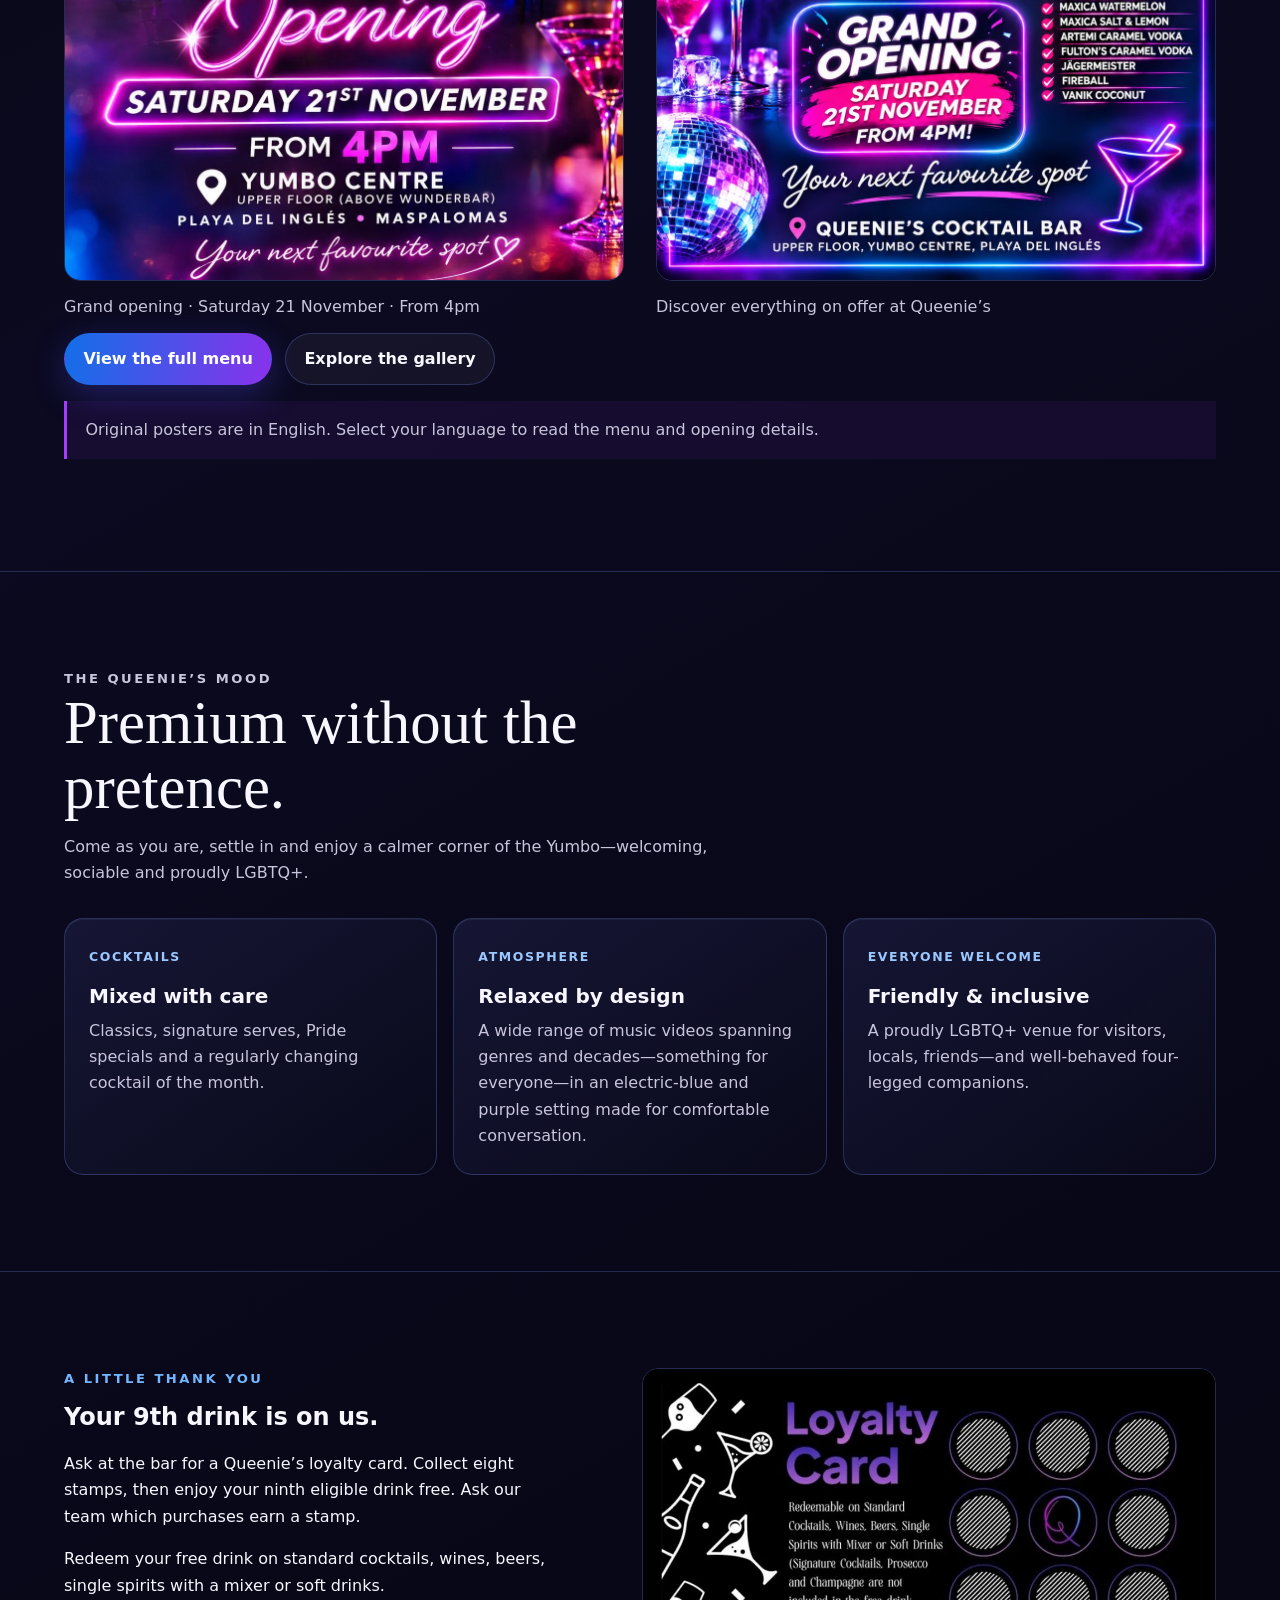
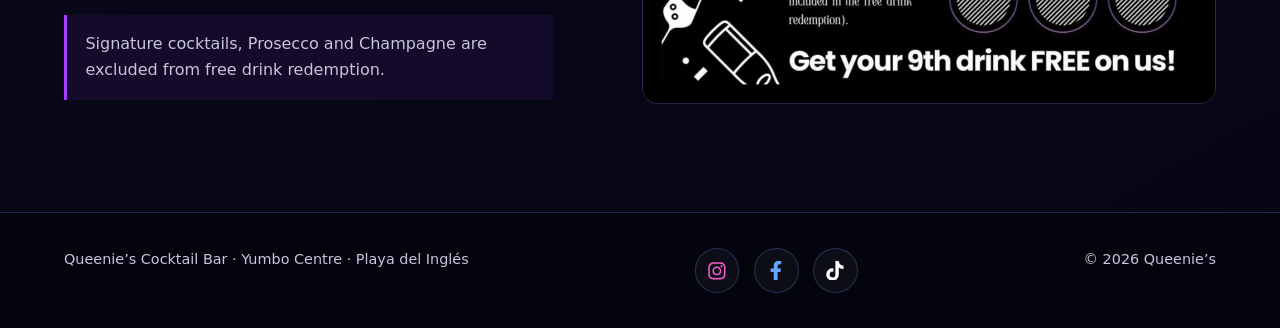
==== commit 1ea291ad: "Announce grand opening and add multilingual menu, venue gallery and loyalty rewards" ====
--- a/index.html
+++ b/index.html
@@ -6,26 +6,26 @@
   <meta name="description" content="Queenie’s Cocktail Bar — premium cocktails and a relaxed, welcoming atmosphere in the Yumbo Centre, Playa del Inglés.">
   <title>Queenie’s Cocktail Bar | Yumbo Centre</title>
   <link rel="icon" type="image/jpeg" href="queenies-q.jpg">
-  <link rel="stylesheet" href="styles.css?v=20260918-2">
+  <link rel="stylesheet" href="styles.css?v=20261120">
 </head>
 <body>
   <a class="skip-link" href="#main">Skip to content</a>
   <header class="site-header">
     <div class="nav-wrap">
       <a class="brand" href="index.html" aria-label="Queenie’s home"><img class="brand-logo" src="queenies-logo.png" alt="Queenie’s"></a>
-      <div class="header-controls"><label class="language-picker"><span class="visually-hidden">Language</span><select data-language aria-label="Language"><option value="en">English</option><option value="es">Español</option><option value="de">Deutsch</option><option value="fr">Français</option><option value="nl">Nederlands</option></select></label><button class="menu-button" type="button" aria-expanded="false" aria-controls="primary-nav" aria-label="Open navigation">Menu</button></div>
+      <div class="header-controls"><label class="language-picker"><span class="visually-hidden">Language</span><span class="language-flag" data-flag aria-hidden="true">🇬🇧</span><select data-language aria-label="Language"><option value="en">English</option><option value="es">Español</option><option value="de">Deutsch</option><option value="fr">Français</option><option value="nl">Nederlands</option></select></label><button class="menu-button" type="button" aria-expanded="false" aria-controls="primary-nav" aria-label="Open navigation">Menu</button></div>
       <nav class="nav-links" id="primary-nav" aria-label="Primary navigation">
         <a href="index.html" aria-current="page">Home</a>
         <a href="drinks.html">Drinks &amp; What’s On</a>
         <a href="visit.html">Visit Us</a>
-      </nav>
+      <a href="gallery.html">Gallery</a></nav>
     </div>
   </header>
 
   <main id="main">
     <section class="shell hero">
       <div>
-        <p class="eyebrow">Opening very soon · Yumbo Centre</p>
+        <p class="eyebrow">Grand opening · 21 November 2026 · From 4pm</p>
         <h1><span class="hero-lead">Meet</span><img class="hero-logo" src="queenies-logo.png" alt="Queenie’s"></h1>
         <p class="hero-copy">A premium, relaxed LGBTQ+ cocktail bar in the heart of Playa del Inglés—made for beautifully mixed drinks, good music and easy conversation.</p>
         <div class="actions">
@@ -35,10 +35,11 @@
       </div>
       <div class="feature-orbit" aria-label="Queenie’s neon Q">
         <div class="q-display"><img class="q-logo" src="queenies-logo.png" alt="Queenie’s logo"></div>
-        <div class="status-card"><strong>Our doors open very soon</strong><span>We’re ironing out the final technical issues and can’t wait to welcome you with open arms.</span></div>
+        <div class="status-card"><strong>Saturday 21 November · From 4pm</strong><span>Our grand opening is official! We can’t wait to welcome you with open arms.</span></div>
       </div>
     </section>
 
+<section class="section"><div class="shell"><div class="section-heading"><p class="eyebrow">You’re invited</p><h2>Let’s make it official.</h2><p>Join us for our grand opening on Saturday 21 November 2026 from 4pm. Cocktails, music and a very warm Queenie’s welcome.</p></div><div class="launch-posters"><figure><a href="grand-opening.webp" target="_blank" rel="noopener"><img src="grand-opening.webp" alt="Queenie’s grand opening poster" width="1122" height="1402" loading="lazy"></a><figcaption>Grand opening · Saturday 21 November · From 4pm</figcaption></figure><figure><a href="menu-reveal.webp" target="_blank" rel="noopener"><img src="menu-reveal.webp" alt="Queenie’s full menu reveal poster" width="1122" height="1402" loading="lazy"></a><figcaption>Discover everything on offer at Queenie’s</figcaption></figure></div><div class="actions"><a class="button button-primary" href="drinks.html#menu">View the full menu</a><a class="button button-secondary" href="gallery.html">Explore the gallery</a></div><p class="note">Original posters are in English. Select your language to read the menu and opening details.</p></div></section>
     <section class="section">
       <div class="shell">
         <div class="section-heading"><p class="eyebrow">The Queenie’s mood</p><h2>Premium without the pretence.</h2><p>Come as you are, settle in and enjoy a calmer corner of the Yumbo—welcoming, sociable and proudly LGBTQ+.</p></div>
@@ -50,18 +51,10 @@
       </div>
     </section>
 
-    <section class="section">
-      <div class="shell split">
-        <div class="section-heading"><p class="eyebrow">Planned opening hours</p><h2>Early drinks. Great evenings.</h2><p>We plan to open from late afternoon, giving you somewhere polished and welcoming before the Yumbo evening gets into full swing.</p></div>
-        <div>
-          <div class="hours"><div class="hours-row"><span>Typical opening</span><span>16:00</span></div><div class="hours-row"><span>Typical closing</span><span>00:00</span></div><div class="hours-row"><span>Peak events</span><span>Later where permitted</span></div></div>
-          <p class="note">Final opening days and confirmed hours will be published here before launch.</p>
-        </div>
-      </div>
-    </section>
+<section class="section" id="loyalty"><div class="shell split loyalty"><div><p class="eyebrow">A little thank you</p><h2>Your 9th drink is on us.</h2><p>Ask at the bar for a Queenie’s loyalty card. Collect eight stamps, then enjoy your ninth eligible drink free. Ask our team which purchases earn a stamp.</p><p>Redeem your free drink on standard cocktails, wines, beers, single spirits with a mixer or soft drinks.</p><p class="note">Signature cocktails, Prosecco and Champagne are excluded from free drink redemption.</p></div><a href="loyalty-card.webp" target="_blank" rel="noopener"><img src="loyalty-card.webp" alt="Queenie’s loyalty card: get your ninth drink free" width="1000" height="600" loading="lazy"></a></div></section>
   </main>
 
   <footer class="site-footer"><div class="footer-wrap"><p>Queenie’s Cocktail Bar · Yumbo Centre · Playa del Inglés</p><nav class="footer-social" aria-label="Social media"><a class="social-icon-link instagram" href="https://www.instagram.com/queeniesyumbo/" target="_blank" rel="noopener noreferrer" aria-label="Queenie’s on Instagram"><svg viewBox="0 0 448 512" aria-hidden="true"><path d="M224.1 141c-63.6 0-114.9 51.3-114.9 114.9s51.3 114.9 114.9 114.9S339 319.5 339 255.9 287.7 141 224.1 141zm0 189.6c-41.1 0-74.7-33.5-74.7-74.7s33.5-74.7 74.7-74.7 74.7 33.5 74.7 74.7-33.6 74.7-74.7 74.7zm146.4-194.3c0 14.9-12 26.8-26.8 26.8-14.9 0-26.8-12-26.8-26.8s12-26.8 26.8-26.8 26.8 12 26.8 26.8zm76.1 27.2c-1.7-35.9-9.9-67.7-36.2-93.9-26.2-26.2-58-34.4-93.9-36.2-37-2.1-147.9-2.1-184.9 0-35.8 1.7-67.6 9.9-93.9 36.1s-34.4 58-36.2 93.9c-2.1 37-2.1 147.9 0 184.9 1.7 35.9 9.9 67.7 36.2 93.9s58 34.4 93.9 36.2c37 2.1 147.9 2.1 184.9 0 35.9-1.7 67.7-9.9 93.9-36.2 26.2-26.2 34.4-58 36.2-93.9 2.1-37 2.1-147.8 0-184.8zM398.8 388c-7.8 19.6-22.9 34.7-42.6 42.6-29.5 11.7-99.5 9-132.1 9s-102.7 2.6-132.1-9c-19.6-7.8-34.7-22.9-42.6-42.6-11.7-29.5-9-99.5-9-132.1s-2.6-102.7 9-132.1c7.8-19.6 22.9-34.7 42.6-42.6 29.5-11.7 99.5-9 132.1-9s102.7-2.6 132.1 9c19.6 7.8 34.7 22.9 42.6 42.6 11.7 29.5 9 99.5 9 132.1s2.7 102.7-9 132.1z"/></svg></a><a class="social-icon-link facebook" href="https://www.facebook.com/QueeniesYumbo" target="_blank" rel="noopener noreferrer" aria-label="Queenie’s on Facebook"><svg viewBox="0 0 320 512" aria-hidden="true"><path d="M279.14 288l14.22-92.66h-88.91v-60.13c0-25.35 12.42-50.06 52.24-50.06h40.42V6.26S260.43 0 225.36 0c-73.22 0-121.08 44.38-121.08 124.72v70.62H22.89V288h81.39v224h100.17V288z"/></svg></a><a class="social-icon-link tiktok" href="https://www.tiktok.com/@queeniesyumbo" target="_blank" rel="noopener noreferrer" aria-label="Queenie’s on TikTok"><svg viewBox="0 0 448 512" aria-hidden="true"><path d="M448 209.91a210.06 210.06 0 0 1-122.77-39.25v178.72A162.55 162.55 0 1 1 185 188.31v89.89a74.62 74.62 0 1 0 52.23 71.18V0h88a121.18 121.18 0 0 0 1.86 22.17A122.18 122.18 0 0 0 381 102.39a121.43 121.43 0 0 0 67 20.14Z"/></svg></a></nav><p>© <span data-year></span> Queenie’s</p></div></footer>
-  <script src="site.js?v=20261112-opening"></script>
+  <script src="launch.js?v=20261120"></script><script src="site.js?v=20261120"></script>
 </body>
 </html>
--- a/styles.css
+++ b/styles.css
@@ -11,6 +11,64 @@
   --line: rgba(129, 153, 255, 0.24);
   --max: 72rem;
 }
+
+/* Launch, translated menu and venue gallery. */
+.language-picker { display:inline-flex; align-items:center; gap:.45rem; }
+.language-flag { font-size:1.4rem; line-height:1; }
+.country-flag { display:inline-block; width:1.65rem; height:1.1rem; vertical-align:middle; border-radius:2px; }
+.launch-posters { display:grid; grid-template-columns:repeat(2,minmax(0,1fr)); gap:2rem; }
+.launch-posters figure,.gallery-grid figure { margin:0; min-width:0; }
+.launch-posters img { display:block; width:100%; height:auto; border-radius:1rem; border:1px solid var(--line); }
+.launch-posters figcaption,.gallery-grid figcaption { padding:.8rem 0; color:var(--muted); }
+.loyalty img { width:100%; height:auto; border-radius:1rem; border:1px solid var(--line); }
+.menu-banner { padding:1.5rem; border:1px solid var(--line); border-radius:1rem; background:linear-gradient(110deg,#11276c80,#7b137580); }
+.menu-banner h3 { margin:0 0 1rem; font-size:1.5rem; }
+.menu-jumps { display:flex; gap:.6rem; flex-wrap:wrap; }
+.menu-jumps a { padding:.5rem .9rem; border:1px solid var(--line); border-radius:2rem; text-decoration:none; background:#08091c; }
+.menu-jumps a:hover { border-color:var(--pink); }
+.blue-offer { margin:1.5rem 0; padding:1.25rem 1.5rem; border-radius:1rem; background:linear-gradient(110deg,#124bb650,#6520a950); border:1px solid var(--blue); }
+.blue-offer strong { font-size:1.2rem; color:#a5d7ff; }
+.blue-offer p { margin:.4rem 0 0; }
+.menu-category { margin-top:3rem; scroll-margin-top:7rem; }
+.menu-category>h2 { display:flex; justify-content:space-between; gap:1rem; align-items:baseline; padding-bottom:.75rem; border-bottom:2px solid var(--purple); }
+.menu-category>h2>span { font-size:1rem; font-weight:500; color:var(--muted); }
+.menu-drinks { display:grid; grid-template-columns:repeat(2,minmax(0,1fr)); gap:1rem 2rem; }
+.menu-drink { padding:1.4rem 0; border-bottom:1px solid var(--line); }
+.drink-heading { display:flex; justify-content:space-between; align-items:baseline; gap:1rem; }
+.drink-heading h3 { margin:0; font-size:1.2rem; }
+.drink-heading strong { white-space:nowrap; color:#dca6ff; }
+.menu-drink p { margin:.6rem 0 0; }
+.ingredients { font-size:.9rem; color:var(--muted); }
+.ingredients span { font-weight:600; }
+.other-drinks { display:grid; grid-template-columns:repeat(2,minmax(0,1fr)); gap:1.5rem; margin-top:3rem; align-items:start; }
+.drink-list { scroll-margin-top:7rem; }
+.drink-list h3 { margin-top:0; }
+.drink-list h4 { margin:1rem 0 .3rem; color:#dca6ff; }
+.drink-list ul { margin:0; padding:0; list-style:none; }
+.drink-list li { display:flex; justify-content:space-between; gap:1.5rem; padding:.6rem 0; border-bottom:1px solid var(--line); }
+.drink-list li strong { white-space:nowrap; }
+.menu-terms { padding:1rem; text-align:center; color:var(--muted); }
+.original-menu { border:1px solid var(--line); border-radius:1rem; padding:1.5rem; }
+.original-menu summary { cursor:pointer; font-weight:700; }
+.menu-artworks { display:grid; grid-template-columns:repeat(3,minmax(0,1fr)); gap:1rem; margin-top:1rem; }
+.menu-artworks img { width:100%; height:auto; }
+.gallery-grid { display:grid; grid-template-columns:repeat(2,minmax(0,1fr)); gap:2rem; }
+.gallery-grid a { display:block; overflow:hidden; border-radius:1rem; border:1px solid var(--line); }
+.gallery-grid img { display:block; width:100%; height:350px; object-fit:cover; transition:transform .25s; }
+.gallery-grid a:hover img { transform:scale(1.03); }
+.photo-dialog { width:min(96vw,1100px); max-height:95vh; border:1px solid var(--purple); border-radius:1rem; padding:1rem; background:var(--night); color:var(--ink); }
+.photo-dialog::backdrop { background:#000d; }
+.photo-dialog form { display:flex; justify-content:flex-end; margin-bottom:.7rem; }
+.photo-dialog img { display:block; max-width:100%; max-height:72vh; margin:auto; object-fit:contain; }
+.photo-dialog p { margin:.6rem 0 0; }
+@media(max-width:700px) {
+ .launch-posters,.menu-drinks,.other-drinks,.gallery-grid,.menu-artworks { grid-template-columns:1fr; }
+ .gallery-grid img { height:280px; }
+ .menu-category>h2 { font-size:1.7rem; }
+ .menu-banner { padding:1rem; }
+ .menu-jumps a { font-size:.9rem; }
+}
+@media(prefers-reduced-motion:reduce) { .gallery-grid img { transition:none; } }
 
 * { box-sizing: border-box; }
 
@@ -375,7 +433,7 @@
 .social-placeholder .social-icon-link { padding: .78rem; color: #fff; }
 .coming-soon { display: inline-block; margin-left: .35rem; font-size: .58em; font-weight: 700; letter-spacing: .08em; text-transform: uppercase; color: var(--pink); vertical-align: middle; }
 
-@media (max-width: 760px) {
+@media (max-width: 980px) {
   .nav-wrap { min-height: 4.5rem; }
   .menu-button { display: inline-flex; width: 2.8rem; height: 2.8rem; align-items: center; justify-content: center; border: 1px solid var(--line); border-radius: 50%; color: white; background: transparent; font: inherit; }
   .header-controls { margin-left: auto; }
@@ -393,6 +451,16 @@
   .footer-wrap { flex-direction: column; }
 }
 
+@media (max-width: 460px) {
+  .nav-wrap { gap:.5rem; }
+  .brand-logo { width:6rem; }
+  .header-controls { gap:.4rem; }
+  .language-picker { gap:.3rem; }
+  .language-picker select { width:6rem; padding-left:.5rem; padding-right:1rem; }
+  .language-flag { font-size:1.2rem; }
+  .menu-button { width:2.5rem; height:2.5rem; font-size:.85rem; }
+}
+
 @media (prefers-reduced-motion: reduce) {
   *, *::before, *::after { scroll-behavior: auto !important; animation-duration: .01ms !important; animation-iteration-count: 1 !important; }
 }
